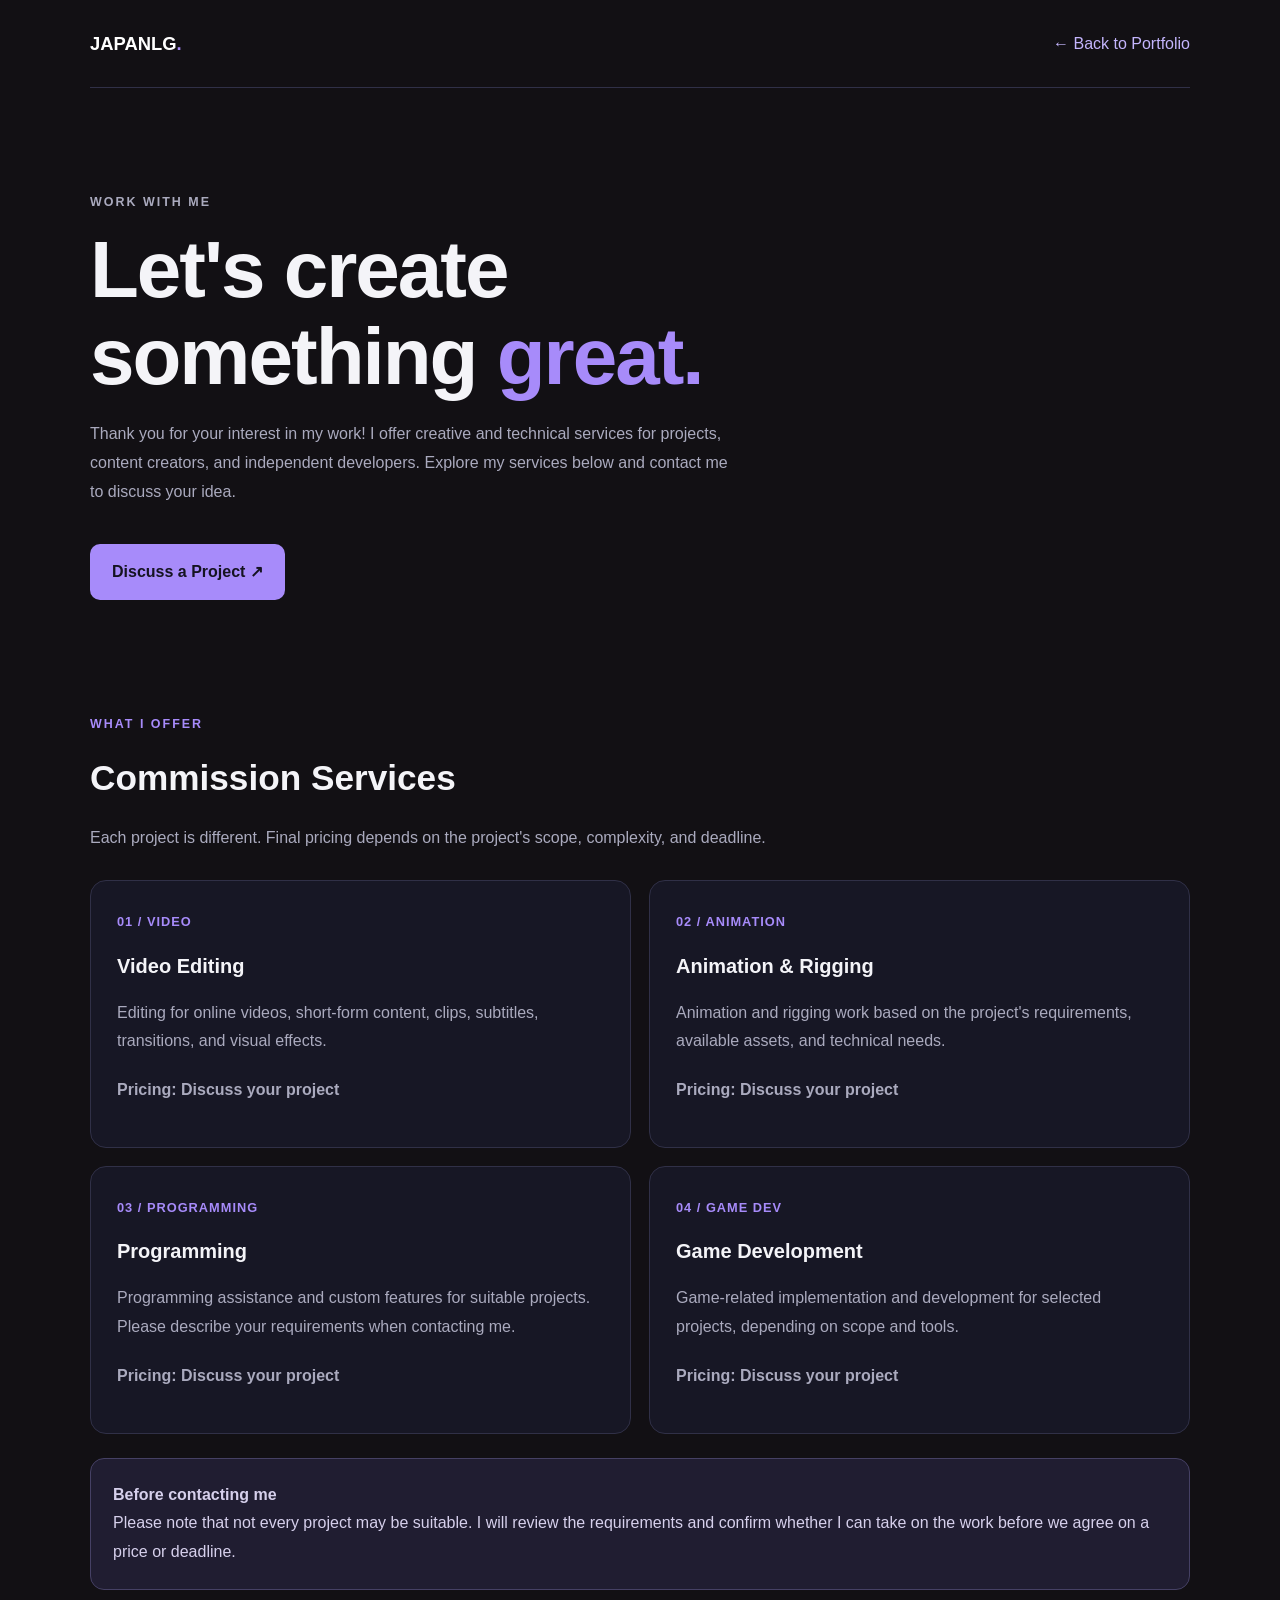
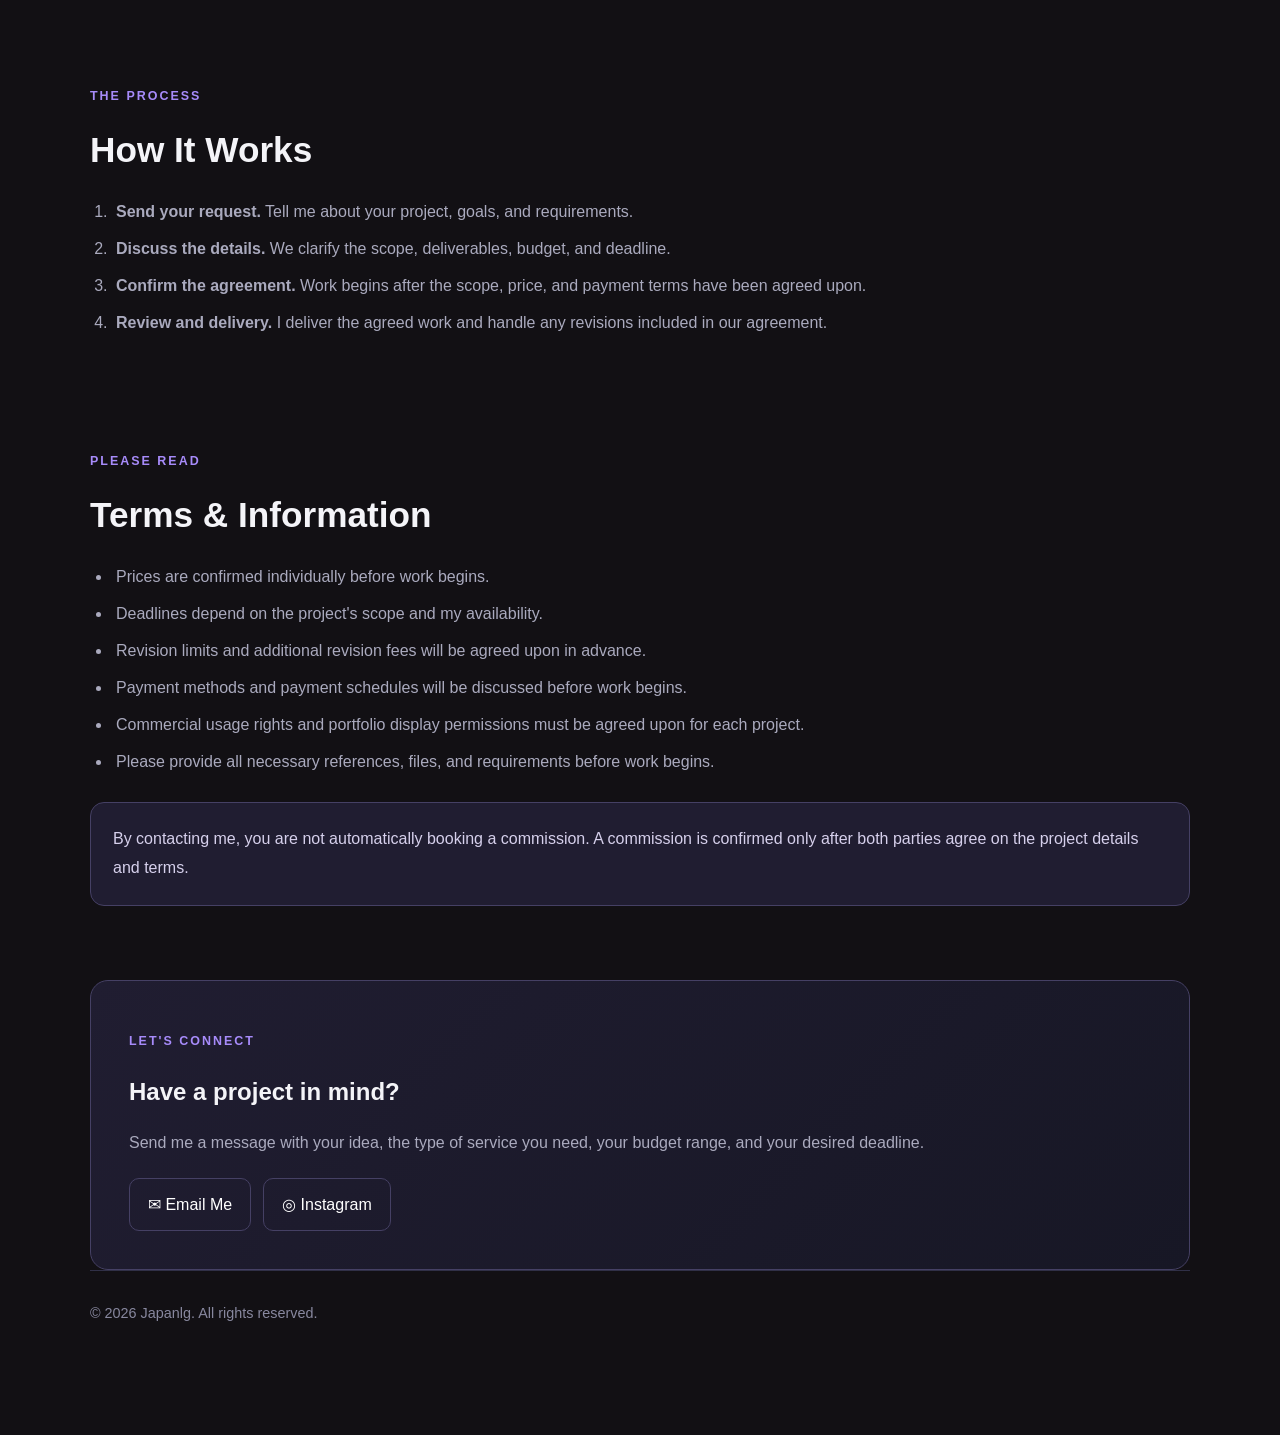
==== commission.html @ 39be1f0b "Add files via upload" ====
<!DOCTYPE html>
<html lang="en">
<head>
    <meta charset="UTF-8">
    <meta name="viewport" content="width=device-width, initial-scale=1.0">

    <title>Commission | Japanlg Portfolio</title>
    <meta
        name="description"
        content="Commission information, services, workflow, and contact details."
    >

    <link rel="stylesheet" href="style.css">

    <!-- Commission page styles -->
    <style>
        .commission-page {
            max-width: 1100px;
            width: 90%;
            margin: 0 auto;
            padding-bottom: 80px;
        }

        .commission-nav {
            display: flex;
            justify-content: space-between;
            align-items: center;
            gap: 20px;
            padding: 28px 0;
            border-bottom: 1px solid #303047;
        }

        .commission-logo {
            color: #ffffff;
            font-weight: 800;
            font-size: 1.15rem;
            text-decoration: none;
        }

        .commission-back {
            color: #c4b5fd;
            text-decoration: none;
        }

        .commission-back:hover {
            color: #ffffff;
        }

        .commission-hero {
            padding: 90px 0 60px;
            max-width: 780px;
        }

        .commission-hero h1 {
            margin: 14px 0 20px;
            font-size: clamp(2.5rem, 7vw, 5rem);
            line-height: 1.08;
            letter-spacing: -2px;
        }

        .commission-hero h1 span {
            color: #a78bfa;
        }

        .commission-hero p {
            max-width: 650px;
            color: #aaaabe;
            line-height: 1.8;
        }

        .commission-button {
            display: inline-block;
            margin-top: 22px;
            padding: 14px 22px;
            border-radius: 10px;
            background: #a78bfa;
            color: #151321;
            font-weight: 700;
            text-decoration: none;
            transition: transform 0.2s, background 0.2s;
        }

        .commission-button:hover {
            transform: translateY(-3px);
            background: #c4b5fd;
        }

        .commission-section {
            padding: 42px 0;
        }

        .commission-section h2 {
            margin: 0 0 12px;
            font-size: clamp(1.6rem, 4vw, 2.2rem);
        }

        .commission-muted {
            color: #aaaabe;
            line-height: 1.8;
        }

        .commission-grid {
            display: grid;
            grid-template-columns: repeat(2, minmax(0, 1fr));
            gap: 18px;
            margin-top: 28px;
        }

        .commission-card {
            padding: 26px;
            border: 1px solid #303047;
            border-radius: 16px;
            background: #171725;
        }

        .commission-card .service-number {
            color: #a78bfa;
            font-size: 0.8rem;
            font-weight: 800;
            letter-spacing: 1px;
        }

        .commission-card h3 {
            margin: 14px 0 10px;
            font-size: 1.25rem;
        }

        .commission-card p {
            color: #aaaabe;
            line-height: 1.8;
        }

        .commission-price {
            margin-top: 20px;
            color: #c4b5fd;
            font-weight: 700;
        }

        .commission-list {
            padding-left: 22px;
            color: #aaaabe;
            line-height: 2;
        }

        .commission-list li {
            padding-left: 4px;
            margin-bottom: 5px;
        }

        .commission-notice {
            margin-top: 24px;
            padding: 22px;
            border: 1px solid #454064;
            border-radius: 14px;
            background: #201d31;
            color: #d6d0ec;
            line-height: 1.8;
        }

        .commission-contact {
            margin-top: 32px;
            padding: 38px;
            border: 1px solid #454064;
            border-radius: 18px;
            background: linear-gradient(135deg, #201d31, #171725);
        }

        .commission-contact h2 {
            margin-bottom: 12px;
        }

        .commission-contact-links {
            display: flex;
            flex-wrap: wrap;
            gap: 12px;
            margin-top: 20px;
        }

        .commission-contact-links a {
            display: inline-block;
            padding: 12px 18px;
            border: 1px solid #454064;
            border-radius: 10px;
            color: #ffffff;
            text-decoration: none;
        }

        .commission-contact-links a:hover {
            border-color: #a78bfa;
            background: #292442;
        }

        .commission-footer {
            padding: 30px 0;
            border-top: 1px solid #303047;
            color: #88889f;
            font-size: 0.9rem;
            text-align: center;
        }

        @media (max-width: 650px) {
            .commission-grid {
                grid-template-columns: 1fr;
            }

            .commission-hero {
                padding-top: 60px;
            }

            .commission-contact {
                padding: 25px;
            }
        }
        
    </style>
</head>

<body>
    <main class="commission-page">

        <!-- Navigation -->
        <nav class="commission-nav">
            <a class="commission-logo" href="index.html">
                JAPANLG<span style="color:#a78bfa">.</span>
            </a>

            <a class="commission-back" href="index.html">
                ← Back to Portfolio
            </a>
        </nav>

        <!-- Hero -->
        <header class="commission-hero">
            <p class="eyebrow">WORK WITH ME</p>

            <h1>
                Let's create<br>
                something <span>great.</span>
            </h1>

            <p>
                Thank you for your interest in my work!
                I offer creative and technical services for projects,
                content creators, and independent developers.
                Explore my services below and contact me to discuss your idea.
            </p>

            <a class="commission-button" href="#contact">
                Discuss a Project ↗
            </a>
        </header>

        <!-- Services -->
        <section class="commission-section" id="services">
            <p class="eyebrow">WHAT I OFFER</p>
            <h2>Commission Services</h2>

            <p class="commission-muted">
                Each project is different. Final pricing depends on the
                project's scope, complexity, and deadline.
            </p>

            <div class="commission-grid">

                <article class="commission-card">
                    <span class="service-number">01 / VIDEO</span>
                    <h3>Video Editing</h3>
                    <p>
                        Editing for online videos, short-form content,
                        clips, subtitles, transitions, and visual effects.
                    </p>
                    <p class="commission-price">
                        Pricing: Discuss your project
                    </p>
                </article>

                <article class="commission-card">
                    <span class="service-number">02 / ANIMATION</span>
                    <h3>Animation & Rigging</h3>
                    <p>
                        Animation and rigging work based on the project's
                        requirements, available assets, and technical needs.
                    </p>
                    <p class="commission-price">
                        Pricing: Discuss your project
                    </p>
                </article>

                <article class="commission-card">
                    <span class="service-number">03 / PROGRAMMING</span>
                    <h3>Programming</h3>
                    <p>
                        Programming assistance and custom features for
                        suitable projects. Please describe your requirements
                        when contacting me.
                    </p>
                    <p class="commission-price">
                        Pricing: Discuss your project
                    </p>
                </article>

                <article class="commission-card">
                    <span class="service-number">04 / GAME DEV</span>
                    <h3>Game Development</h3>
                    <p>
                        Game-related implementation and development
                        for selected projects, depending on scope and tools.
                    </p>
                    <p class="commission-price">
                        Pricing: Discuss your project
                    </p>
                </article>

            </div>

            <div class="commission-notice">
                <strong>Before contacting me</strong><br>
                Please note that not every project may be suitable.
                I will review the requirements and confirm whether I can
                take on the work before we agree on a price or deadline.
            </div>
        </section>

        <!-- Workflow -->
        <section class="commission-section" id="workflow">
            <p class="eyebrow">THE PROCESS</p>
            <h2>How It Works</h2>

            <ol class="commission-list">
                <li>
                    <strong>Send your request.</strong>
                    Tell me about your project, goals, and requirements.
                </li>
                <li>
                    <strong>Discuss the details.</strong>
                    We clarify the scope, deliverables, budget, and deadline.
                </li>
                <li>
                    <strong>Confirm the agreement.</strong>
                    Work begins after the scope, price, and payment terms
                    have been agreed upon.
                </li>
                <li>
                    <strong>Review and delivery.</strong>
                    I deliver the agreed work and handle any revisions
                    included in our agreement.
                </li>
            </ol>
        </section>

        <!-- Terms -->
        <section class="commission-section" id="terms">
            <p class="eyebrow">PLEASE READ</p>
            <h2>Terms & Information</h2>

            <ul class="commission-list">
                <li>Prices are confirmed individually before work begins.</li>
                <li>Deadlines depend on the project's scope and my availability.</li>
                <li>Revision limits and additional revision fees will be agreed upon in advance.</li>
                <li>Payment methods and payment schedules will be discussed before work begins.</li>
                <li>Commercial usage rights and portfolio display permissions must be agreed upon for each project.</li>
                <li>Please provide all necessary references, files, and requirements before work begins.</li>
            </ul>

            <div class="commission-notice">
                By contacting me, you are not automatically booking a commission.
                A commission is confirmed only after both parties agree on the
                project details and terms.
            </div>
        </section>

        <!-- Contact -->
        <section class="commission-contact" id="contact">
            <p class="eyebrow">LET'S CONNECT</p>
            <h2>Have a project in mind?</h2>

            <p class="commission-muted">
                Send me a message with your idea, the type of service you need,
                your budget range, and your desired deadline.
            </p>

            <div class="commission-contact-links">
                <a href="mailto:japanlg55@gmail.com">
                    ✉ Email Me
                </a>

                <!-- Replace YOUR_USERNAME with your Instagram username -->
                <a href="https://www.instagram.com/YOUR_USERNAME/"
                   target="_blank"
                   rel="noopener noreferrer">
                    ◎ Instagram
                </a>
            </div>
        </section>

        <footer class="commission-footer">
            © 2026 Japanlg. All rights reserved.
        </footer>

    </main>
</body>
</html>
---- style.css ----
/* ===== 1. Global settings ===== */
:root {
    --background: #121014;
    --surface: #191920;
    --surface-hover: #22222d;
    --text: #f4f4f8;
    --muted: #a5a5b5;
    --accent: #a78bfa;
    --border: #30303b;
}

* {
    box-sizing: border-box;
}

html {
    scroll-behavior: smooth;
    scroll-padding-top: 90px;
}

body {
    margin: 0;
    background: var(--background);
    color: var(--text);
    font-family: "Segoe UI", Arial, sans-serif;
    line-height: 1.7;
}

a {
    color: inherit;
    text-decoration: none;
}

button {
    font: inherit;
}

button:focus-visible,
a:focus-visible {
    outline: 2px solid var(--accent);
    outline-offset: 4px;
}

::selection {
    background: var(--accent);
    color: #101014;
}

/* ===== 2. Navigation ===== */
.navbar {
    min-height: 76px;
    padding: 16px 7%;
    display: flex;
    justify-content: space-between;
    align-items: center;
    gap: 24px;
    border-bottom: 1px solid var(--border);
    background: rgba(16, 16, 20, 0.96);
}

.logo {
    font-size: 1.25rem;
    font-weight: 800;
    letter-spacing: 1px;
}

.logo span {
    color: var(--accent);
}

.navbar nav {
    display: flex;
    flex-wrap: wrap;
    gap: 24px;
}

.navbar nav a {
    color: var(--muted);
    font-size: 0.92rem;
    transition: color 0.2s;
}

.navbar nav a:hover {
    color: var(--accent);
}

/* ===== 3. Hero section ===== */
.hero {
    max-width: 1100px;
    min-height: 470px;
    margin: auto;
    padding: 100px 32px 90px;
    display: flex;
    flex-direction: column;
    align-items: flex-start;
    justify-content: center;
}

.eyebrow {
    color: var(--accent);
    font-size: 0.78rem;
    font-weight: 700;
    letter-spacing: 2px;
    text-transform: uppercase;
}

.hero h1 {
    margin: 12px 0;
    font-size: clamp(2.6rem, 7vw, 5rem);
    line-height: 1.12;
    letter-spacing: -2px;
}

.hero h1 span {
    color: var(--accent);
}

.hero-description {
    max-width: 650px;
    color: var(--muted);
}

.languages {
    color: var(--muted);
    font-size: 0.9rem;
}

.primary-button {
    display: inline-block;
    margin-top: 18px;
    padding: 12px 22px;
    border: 1px solid var(--accent);
    border-radius: 8px;
    background: var(--accent);
    color: #101014;
    font-weight: 700;
    transition: transform 0.2s, background 0.2s;
}

.primary-button:hover {
    transform: translateY(-2px);
    background: #c4b5fd;
}

/* ===== 4. Projects section ===== */
.projects-section {
    max-width: 1200px;
    margin: auto;
    padding: 65px 28px 90px;
}

.section-heading {
    display: flex;
    justify-content: space-between;
    align-items: end;
    gap: 24px;
    margin-bottom: 28px;
}

.section-heading h2,
.about-section h2,
.contact-section h2 {
    margin: 6px 0;
    font-size: clamp(1.8rem, 4vw, 2.6rem);
    line-height: 1.25;
}

.section-description {
    color: var(--muted);
    font-size: 0.9rem;
}

.filters {
    display: flex;
    flex-wrap: wrap;
    gap: 10px;
    margin-bottom: 30px;
}

.filter-button {
    padding: 9px 16px;
    border: 1px solid var(--border);
    border-radius: 999px;
    background: var(--surface);
    color: var(--muted);
    cursor: pointer;
    transition: 0.2s;
}

.filter-button:hover {
    border-color: var(--accent);
    color: var(--text);
}

.filter-button.active {
    border-color: var(--accent);
    background: var(--accent);
    color: #101014;
    font-weight: 700;
}

.project-grid {
    display: grid;
    grid-template-columns: repeat(3, minmax(0, 1fr));
    gap: 22px;
}

.project-card {
    min-width: 0;
    overflow: hidden;
    border: 1px solid var(--border);
    border-radius: 14px;
    background: var(--surface);
    transition: transform 0.2s, border-color 0.2s;
}

.project-card:hover {
    transform: translateY(-5px);
    border-color: #6d5c99;
}

.project-art {
    min-height: 175px;
    padding: 18px;
    display: flex;
    justify-content: space-between;
    align-items: flex-end;
    gap: 12px;
    overflow: hidden;
}

.project-art span {
    max-width: 80%;
    font-size: 0.75rem;
    font-weight: 700;
    letter-spacing: 1px;
}

.project-art strong {
    font-size: 2.5rem;
    opacity: 0.55;
}

.art-game {
    background: linear-gradient(135deg, #3e3265, #171c30);
}

.art-visual-novel {
    background: linear-gradient(135deg, #693b68, #262342);
}

.art-video {
    background: linear-gradient(135deg, #165b68, #182b42);
}

.art-animation {
    background: linear-gradient(135deg, #74466d, #31233f);
}

.art-code {
    background: linear-gradient(135deg, #355c47, #1a3030);
}

.art-engineering {
    background: linear-gradient(135deg, #6c5333, #302a27);
}

.art-other {
    background: linear-gradient(135deg, #444b70, #242439);
}

.project-info {
    padding: 20px;
}

.project-category {
    color: var(--accent);
    font-size: 0.7rem;
    font-weight: 700;
    letter-spacing: 1px;
}

.project-info h3 {
    margin: 8px 0;
    font-size: 1.2rem;
}

.project-info > p:not(.project-category) {
    min-height: 78px;
    color: var(--muted);
    font-size: 0.9rem;
}

.project-links {
    display: flex;
    flex-wrap: wrap;
    gap: 16px;
    padding-top: 12px;
    border-top: 1px solid var(--border);
}

.project-links a {
    color: var(--accent);
    font-size: 0.85rem;
    font-weight: 600;
}

.project-links a:hover {
    text-decoration: underline;
}

.empty-message {
    padding: 30px 0;
    color: var(--muted);
}

/* ===== 5. About and contact ===== */
.about-section,
.contact-section {
    max-width: 900px;
    margin: 0 auto;
    padding: 75px 28px;
}

.about-section {
    border-top: 1px solid var(--border);
}

.about-section > p:last-child,
.contact-section > p:not(.eyebrow) {
    max-width: 720px;
    color: var(--muted);
}

.contact-section {
    margin-bottom: 30px;
    border: 1px solid var(--border);
    border-radius: 16px;
    background: var(--surface);
}

.contact-section .primary-button {
    margin-top: 12px;
}

/* ===== 6. Footer ===== */
footer {
    display: flex;
    justify-content: space-between;
    gap: 16px;
    padding: 24px 7%;
    border-top: 1px solid var(--border);
    color: var(--muted);
    font-size: 0.85rem;
}

footer a:hover {
    color: var(--accent);
}

/* ===== 7. Responsive layout ===== */
@media (max-width: 900px) {
    .project-grid {
        grid-template-columns: repeat(2, minmax(0, 1fr));
    }

    .section-heading {
        align-items: flex-start;
        flex-direction: column;
        gap: 8px;
    }
}

@media (max-width: 600px) {
    .navbar {
        align-items: flex-start;
        flex-direction: column;
        padding: 18px 6%;
    }

    .navbar nav {
        gap: 14px;
    }

    .hero {
        min-height: auto;
        padding: 75px 22px;
    }

    .hero h1 {
        letter-spacing: -1px;
    }

    .projects-section {
        padding: 45px 18px 65px;
    }

    .project-grid {
        grid-template-columns: 1fr;
    }

    .project-art {
        min-height: 200px;
    }

    .about-section,
    .contact-section {
        padding: 45px 22px;
    }

    footer {
        padding: 20px;
    }

/* Contact section */
.contact-section {
    padding: 100px 0;
    text-align: center;
}

.contact-description {
    max-width: 600px;
    margin: 16px auto 36px;
    color: #aaaabe;
    line-height: 1.8;
}

.contact-links {
    display: grid;
    grid-template-columns: repeat(2, minmax(0, 1fr));
    gap: 14px;
    max-width: 820px;
    margin: 0 auto;
    text-align: left;
}

.contact-card {
    display: flex;
    align-items: center;
    gap: 16px;
    min-width: 0;
    padding: 20px;
    border: 1px solid #303047;
    border-radius: 14px;
    background: #171725;
    color: #ffffff;
    text-decoration: none;
    transition:
        transform 0.2s ease,
        border-color 0.2s ease,
        background 0.2s ease;
}

.contact-card:hover {
    transform: translateY(-4px);
    border-color: #a78bfa;
    background: #202034;
}

.contact-icon {
    display: grid;
    place-items: center;
    flex-shrink: 0;
    width: 46px;
    height: 46px;
    border-radius: 12px;
    background: #292442;
    color: #c4b5fd;
    font-size: 1.35rem;
}

.contact-text {
    display: flex;
    flex: 1;
    flex-direction: column;
    gap: 5px;
    min-width: 0;
}

.contact-text strong {
    font-size: 1rem;
}

.contact-text small {
    color: #a3a3b8;
    line-height: 1.5;
}

.contact-arrow {
    color: #a78bfa;
    font-size: 1.2rem;
}

/* Mobile layout */
@media (max-width: 600px) {
    .contact-section {
        padding: 70px 0;
    }

    .contact-links {
        grid-template-columns: 1fr;
    }

    .contact-card {
        padding: 16px;
    }
}
}
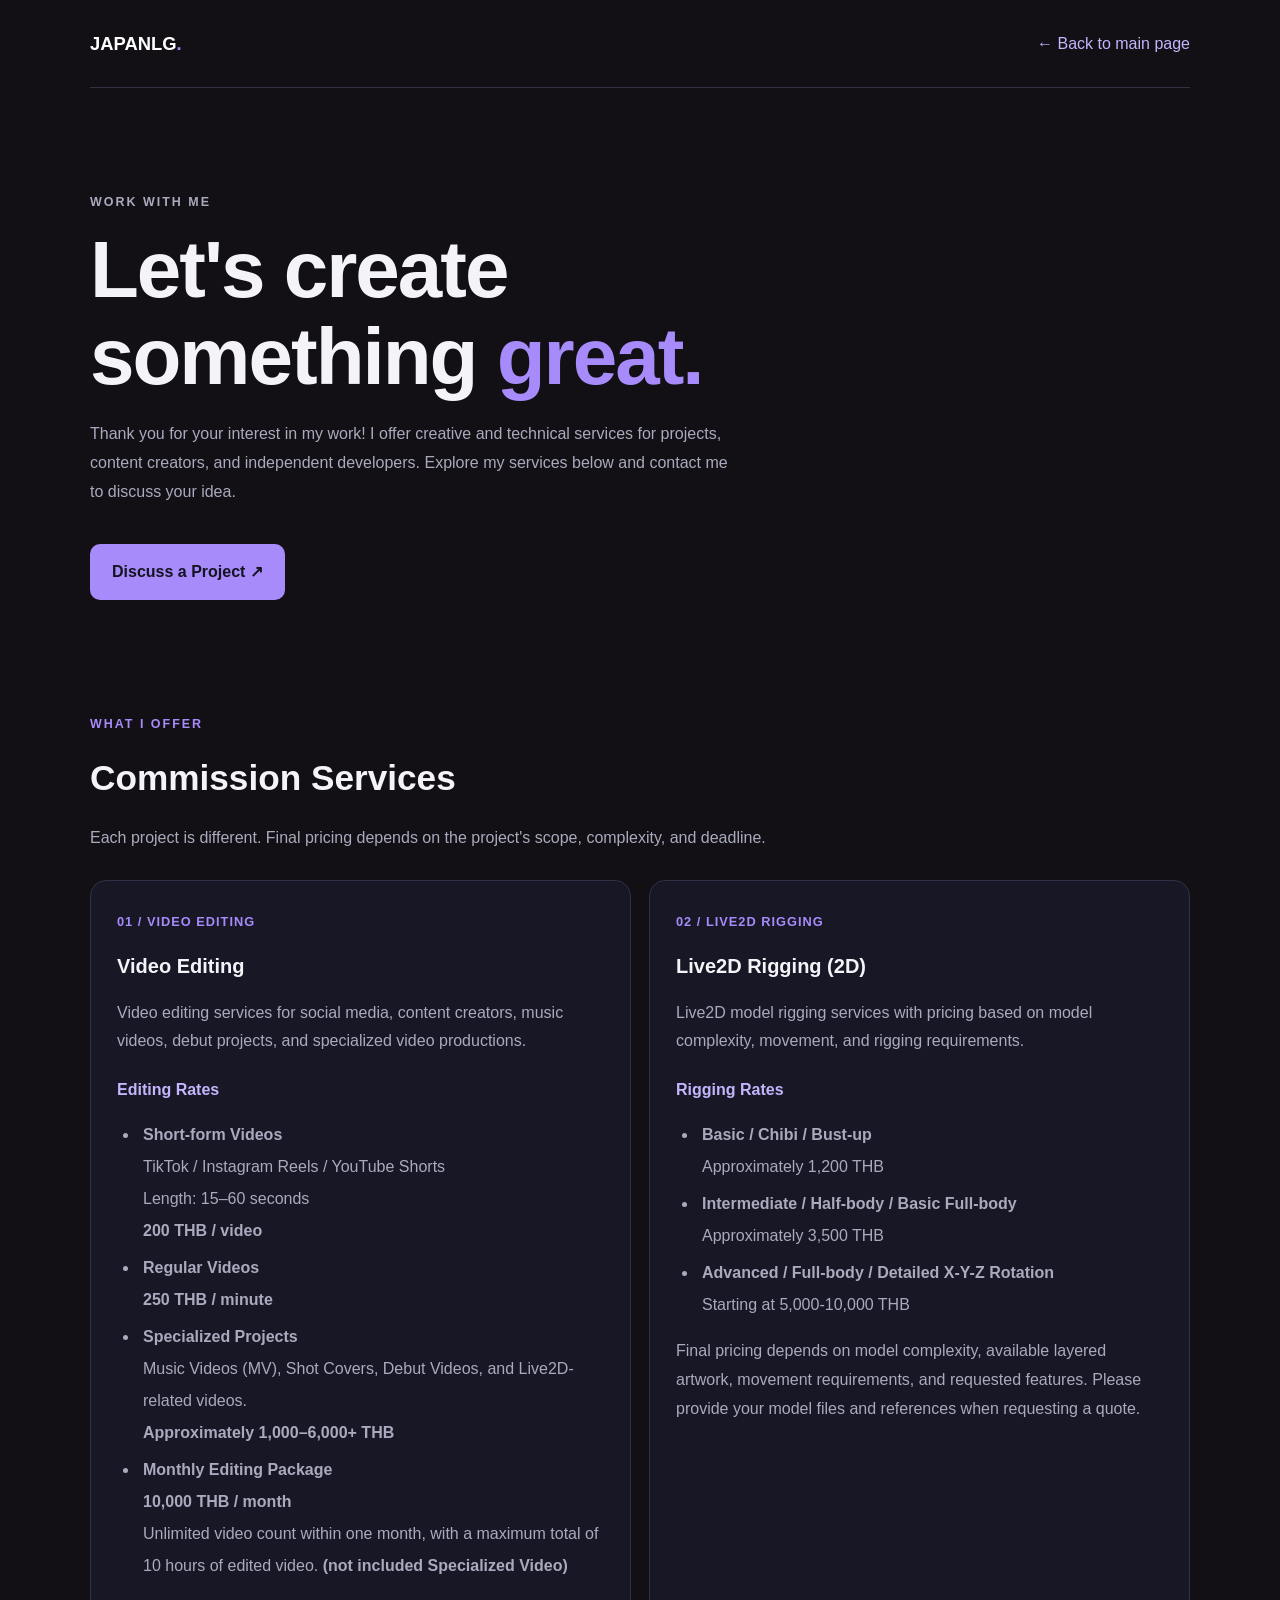
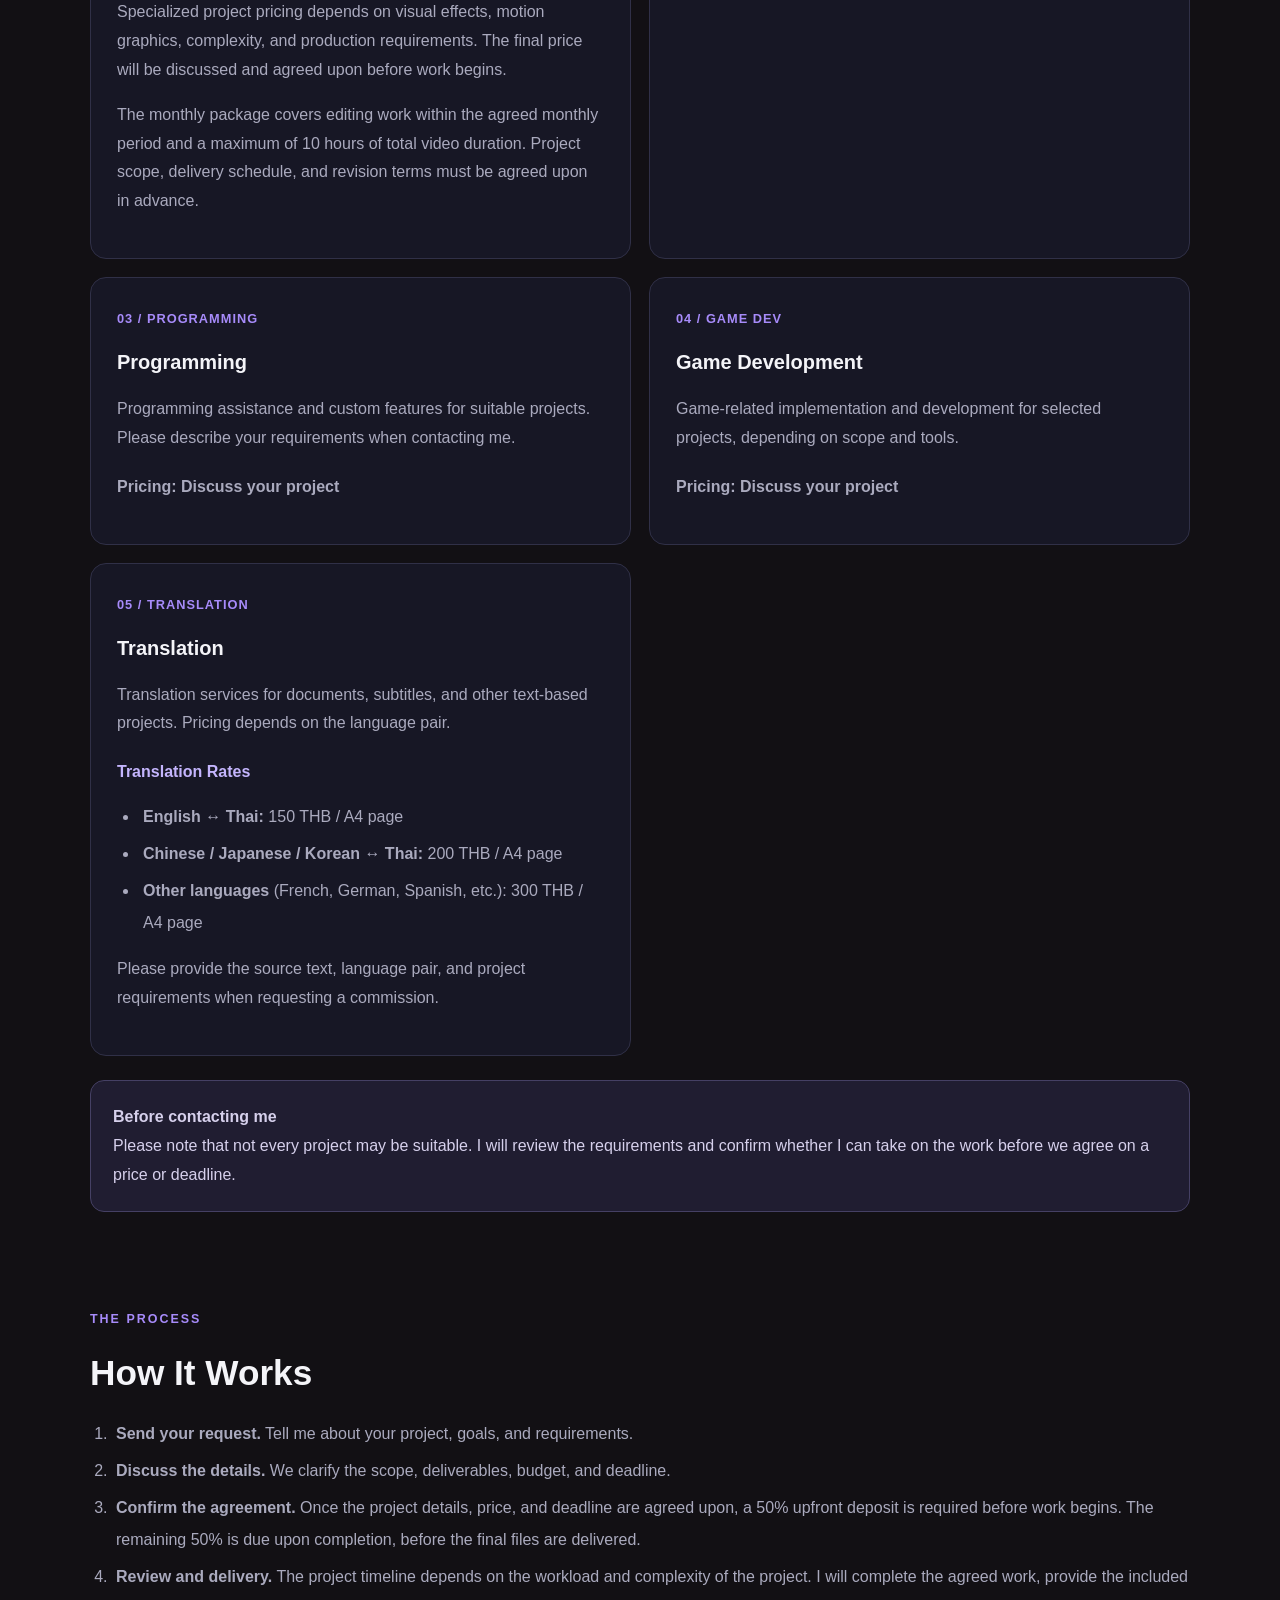
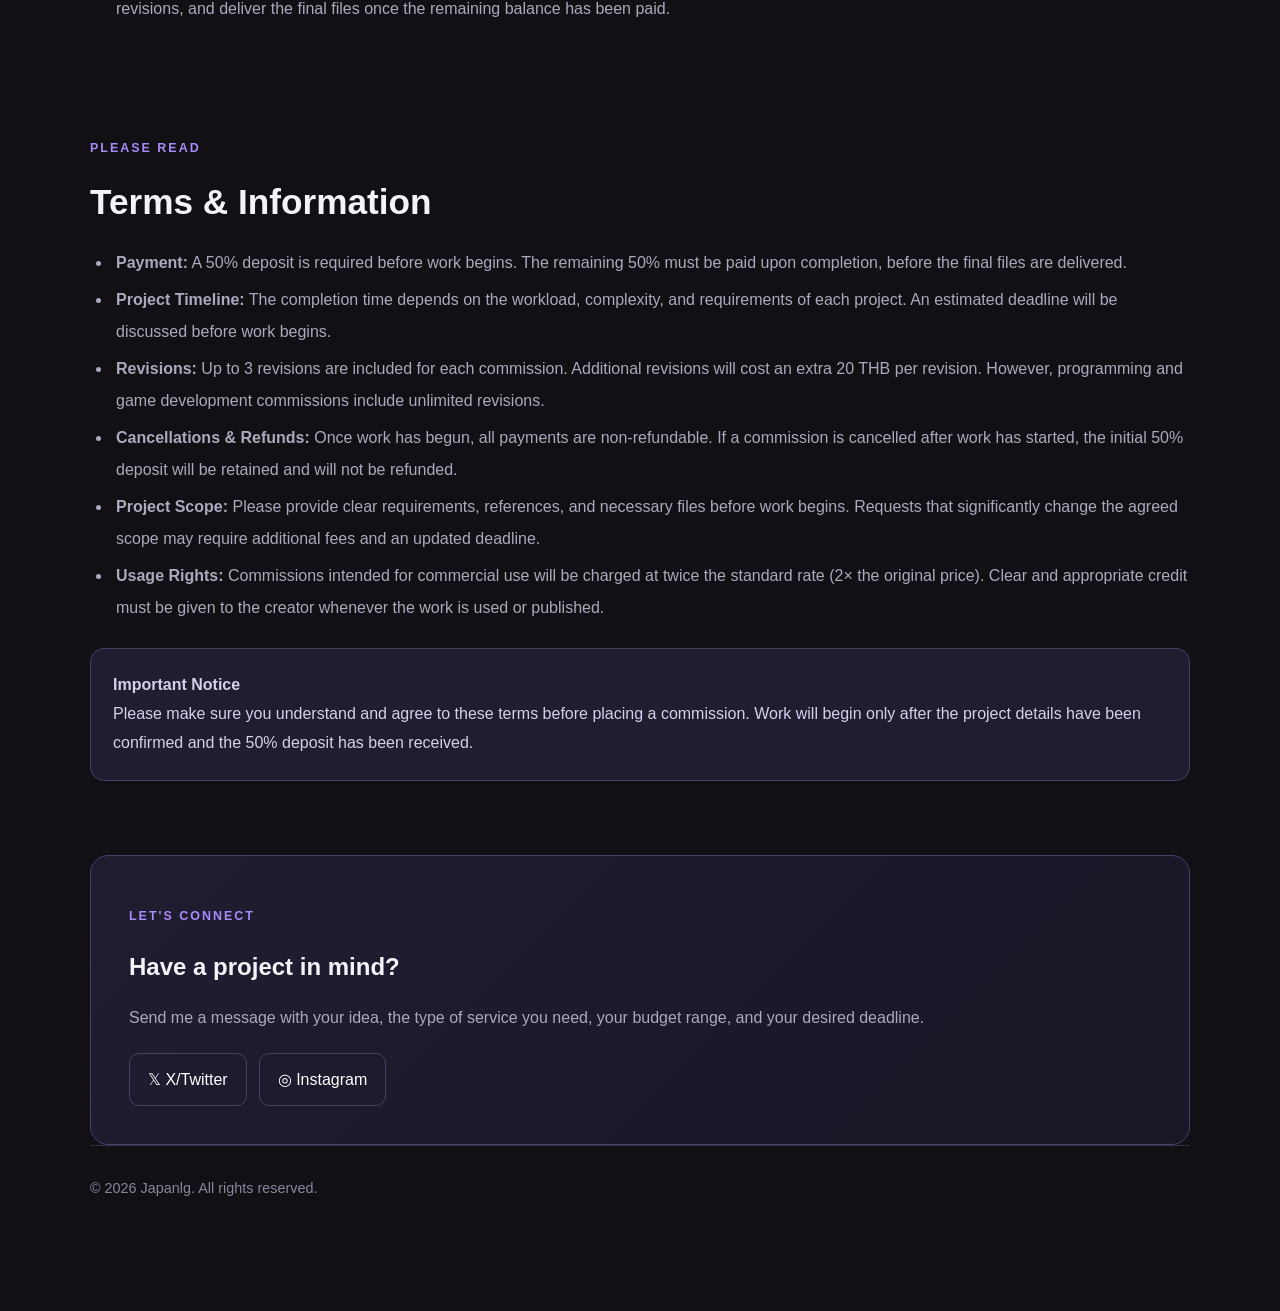
==== commit 1868ad88: "Add files via upload" ====
--- a/commission.html
+++ b/commission.html
@@ -226,7 +226,7 @@
             </a>
 
             <a class="commission-back" href="index.html">
-                ← Back to Portfolio
+                ← Back to main page
             </a>
         </nav>
 
@@ -264,26 +264,95 @@
             <div class="commission-grid">
 
                 <article class="commission-card">
-                    <span class="service-number">01 / VIDEO</span>
+                    <span class="service-number">01 / VIDEO EDITING</span>
                     <h3>Video Editing</h3>
+
                     <p>
-                        Editing for online videos, short-form content,
-                        clips, subtitles, transitions, and visual effects.
-                    </p>
-                    <p class="commission-price">
-                        Pricing: Discuss your project
+                        Video editing services for social media, content creators,
+                        music videos, debut projects, and specialized video productions.
+                    </p>
+
+                    <div class="commission-price">
+                        <strong>Editing Rates</strong>
+                    </div>
+
+                    <ul class="commission-list">
+                        <li>
+                            <strong>Short-form Videos</strong><br>
+                            TikTok / Instagram Reels / YouTube Shorts<br>
+                            Length: 15–60 seconds<br>
+                            <strong>200 THB / video</strong>
+                        </li>
+
+                        <li>
+                            <strong>Regular Videos</strong><br>
+                            <strong>250 THB / minute</strong>
+                        </li>
+
+                        <li>
+                            <strong>Specialized Projects</strong><br>
+                            Music Videos (MV), Shot Covers, Debut Videos,
+                            and Live2D-related videos.<br>
+                            <strong>Approximately 1,000–6,000+ THB</strong>
+                        </li>
+
+                        <li>
+                            <strong>Monthly Editing Package</strong><br>
+                            <strong>10,000 THB / month</strong><br>
+                            Unlimited video count within one month,
+                            with a maximum total of 10 hours of edited video.
+                            <strong>(not included Specialized Video)</strong>
+                        </li>
+                    </ul>
+
+                    <p class="commission-muted">
+                        Specialized project pricing depends on visual effects,
+                        motion graphics, complexity, and production requirements.
+                        The final price will be discussed and agreed upon before work begins.
+                    </p>
+
+                    <p class="commission-muted">
+                        The monthly package covers editing work within the agreed
+                        monthly period and a maximum of 10 hours of total video duration.
+                        Project scope, delivery schedule, and revision terms must be
+                        agreed upon in advance.
                     </p>
                 </article>
 
                 <article class="commission-card">
-                    <span class="service-number">02 / ANIMATION</span>
-                    <h3>Animation & Rigging</h3>
+                    <span class="service-number">02 / LIVE2D RIGGING</span>
+                    <h3>Live2D Rigging (2D)</h3>
+
                     <p>
-                        Animation and rigging work based on the project's
-                        requirements, available assets, and technical needs.
-                    </p>
-                    <p class="commission-price">
-                        Pricing: Discuss your project
+                        Live2D model rigging services with pricing based on
+                        model complexity, movement, and rigging requirements.
+                    </p>
+
+                    <div class="commission-price">
+                        <strong>Rigging Rates</strong>
+                    </div>
+
+                    <ul class="commission-list">
+                        <li>
+                            <strong>Basic / Chibi / Bust-up</strong><br>
+                            Approximately 1,200 THB
+                        </li>
+
+                        <li>
+                            <strong>Intermediate / Half-body / Basic Full-body</strong><br>
+                            Approximately 3,500 THB
+                        </li>
+
+                        <li>
+                            <strong>Advanced / Full-body / Detailed X-Y-Z Rotation</strong><br>
+                            Starting at 5,000-10,000 THB
+                        </li>
+                    </ul>
+
+                    <p class="commission-muted">
+                        Final pricing depends on model complexity, available
+                        layered artwork, movement requirements, and requested features.
+                        Please provide your model files and references when requesting a quote.
                     </p>
                 </article>
 
@@ -309,6 +378,41 @@
                     </p>
                     <p class="commission-price">
                         Pricing: Discuss your project
+                    </p>
+                </article>
+
+                <article class="commission-card">
+                    <span class="service-number">05 / TRANSLATION</span>
+                    <h3>Translation</h3>
+
+                    <p>
+                        Translation services for documents, subtitles, and other
+                        text-based projects. Pricing depends on the language pair.
+                    </p>
+
+                    <div class="commission-price">
+                        <strong>Translation Rates</strong>
+                    </div>
+
+                    <ul class="commission-list">
+                        <li>
+                            <strong>English ↔ Thai:</strong>
+                            150 THB / A4 page
+                        </li>
+                        <li>
+                            <strong>Chinese / Japanese / Korean ↔ Thai:</strong>
+                            200 THB / A4 page
+                        </li>
+                        <li>
+                            <strong>Other languages</strong>
+                            (French, German, Spanish, etc.):
+                            300 THB / A4 page
+                        </li>
+                    </ul>
+
+                    <p class="commission-muted">
+                        Please provide the source text, language pair, and
+                        project requirements when requesting a commission.
                     </p>
                 </article>
 
@@ -338,37 +442,76 @@
                 </li>
                 <li>
                     <strong>Confirm the agreement.</strong>
-                    Work begins after the scope, price, and payment terms
-                    have been agreed upon.
+                    Once the project details, price, and deadline are agreed upon, a 50% upfront deposit is required before work begins. The remaining 50% is due upon completion, before the final files are delivered.
                 </li>
                 <li>
                     <strong>Review and delivery.</strong>
-                    I deliver the agreed work and handle any revisions
-                    included in our agreement.
+                    The project timeline depends on the workload and complexity of the project. I will complete the agreed work, provide the included revisions, and deliver the final files once the remaining balance has been paid.
                 </li>
             </ol>
         </section>
 
-        <!-- Terms -->
-        <section class="commission-section" id="terms">
-            <p class="eyebrow">PLEASE READ</p>
-            <h2>Terms & Information</h2>
-
-            <ul class="commission-list">
-                <li>Prices are confirmed individually before work begins.</li>
-                <li>Deadlines depend on the project's scope and my availability.</li>
-                <li>Revision limits and additional revision fees will be agreed upon in advance.</li>
-                <li>Payment methods and payment schedules will be discussed before work begins.</li>
-                <li>Commercial usage rights and portfolio display permissions must be agreed upon for each project.</li>
-                <li>Please provide all necessary references, files, and requirements before work begins.</li>
-            </ul>
-
-            <div class="commission-notice">
-                By contacting me, you are not automatically booking a commission.
-                A commission is confirmed only after both parties agree on the
-                project details and terms.
-            </div>
-        </section>
+<!-- Terms -->
+<section class="commission-section" id="terms">
+    <p class="eyebrow">PLEASE READ</p>
+    <h2>Terms & Information</h2>
+
+    <ul class="commission-list">
+        <li>
+            <strong>Payment:</strong>
+            A 50% deposit is required before work begins.
+            The remaining 50% must be paid upon completion,
+            before the final files are delivered.
+        </li>
+
+        <li>
+            <strong>Project Timeline:</strong>
+            The completion time depends on the workload,
+            complexity, and requirements of each project.
+            An estimated deadline will be discussed before work begins.
+        </li>
+
+        <li>
+            <strong>Revisions:</strong>
+            Up to 3 revisions are included for each commission.
+            Additional revisions will cost an extra 20 THB per revision.
+            However, programming and game development commissions
+            include unlimited revisions.
+        </li>
+
+        <li>
+            <strong>Cancellations & Refunds:</strong>
+            Once work has begun, all payments are non-refundable.
+            If a commission is cancelled after work has started,
+            the initial 50% deposit will be retained and will not be refunded.
+        </li>
+
+        <li>
+            <strong>Project Scope:</strong>
+            Please provide clear requirements, references, and
+            necessary files before work begins. Requests that
+            significantly change the agreed scope may require
+            additional fees and an updated deadline.
+        </li>
+
+        <li>
+            <strong>Usage Rights:</strong>
+            Commissions intended for commercial use will be charged
+            at twice the standard rate (2× the original price).
+            Clear and appropriate credit must be given to the creator
+            whenever the work is used or published.
+        </li>
+
+    </ul>
+
+    <div class="commission-notice">
+        <strong>Important Notice</strong><br>
+        Please make sure you understand and agree to these terms
+        before placing a commission. Work will begin only after
+        the project details have been confirmed and the 50% deposit
+        has been received.
+    </div>
+</section>
 
         <!-- Contact -->
         <section class="commission-contact" id="contact">
@@ -381,12 +524,11 @@
             </p>
 
             <div class="commission-contact-links">
-                <a href="mailto:japanlg55@gmail.com">
-                    ✉ Email Me
+                <a href="https://x.com/japanlg2">
+                    𝕏 X/Twitter
                 </a>
 
-                <!-- Replace YOUR_USERNAME with your Instagram username -->
-                <a href="https://www.instagram.com/YOUR_USERNAME/"
+                <a href="https://www.instagram.com/japanlg/"
                    target="_blank"
                    rel="noopener noreferrer">
                     ◎ Instagram
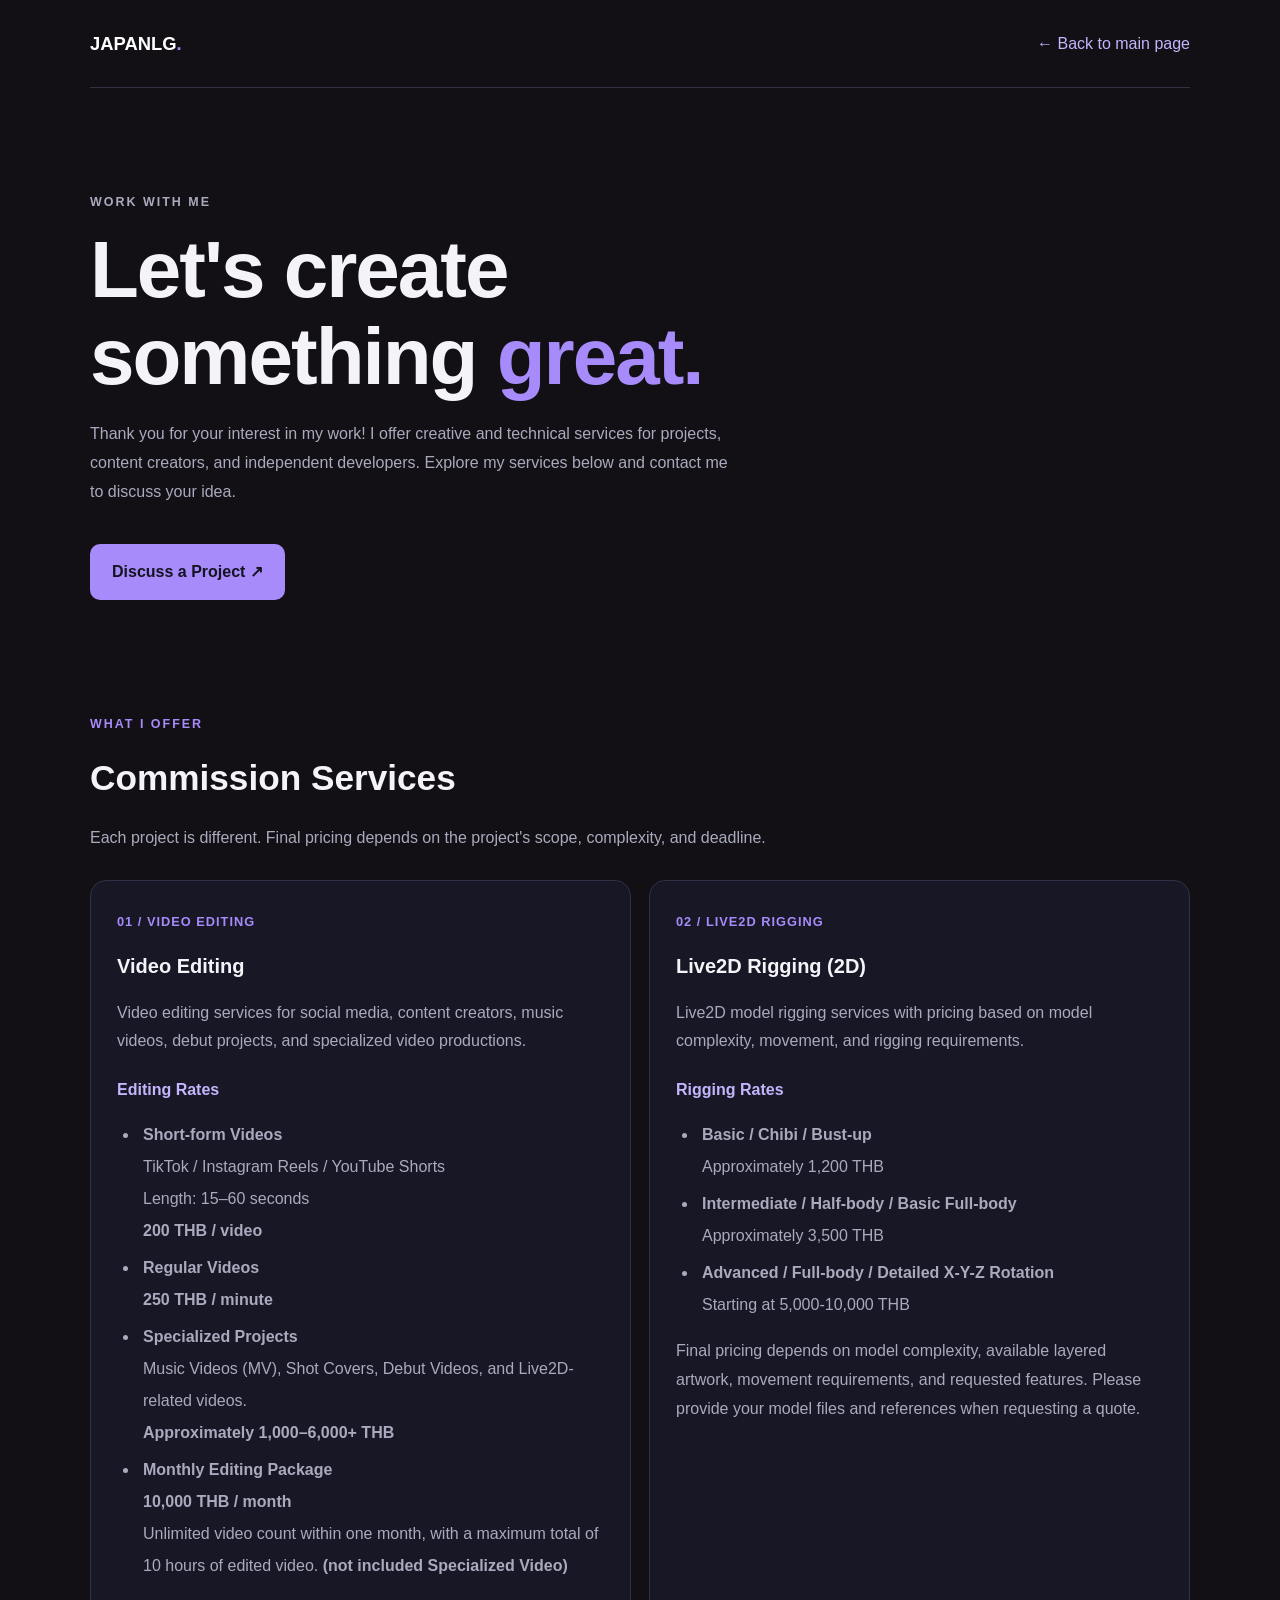
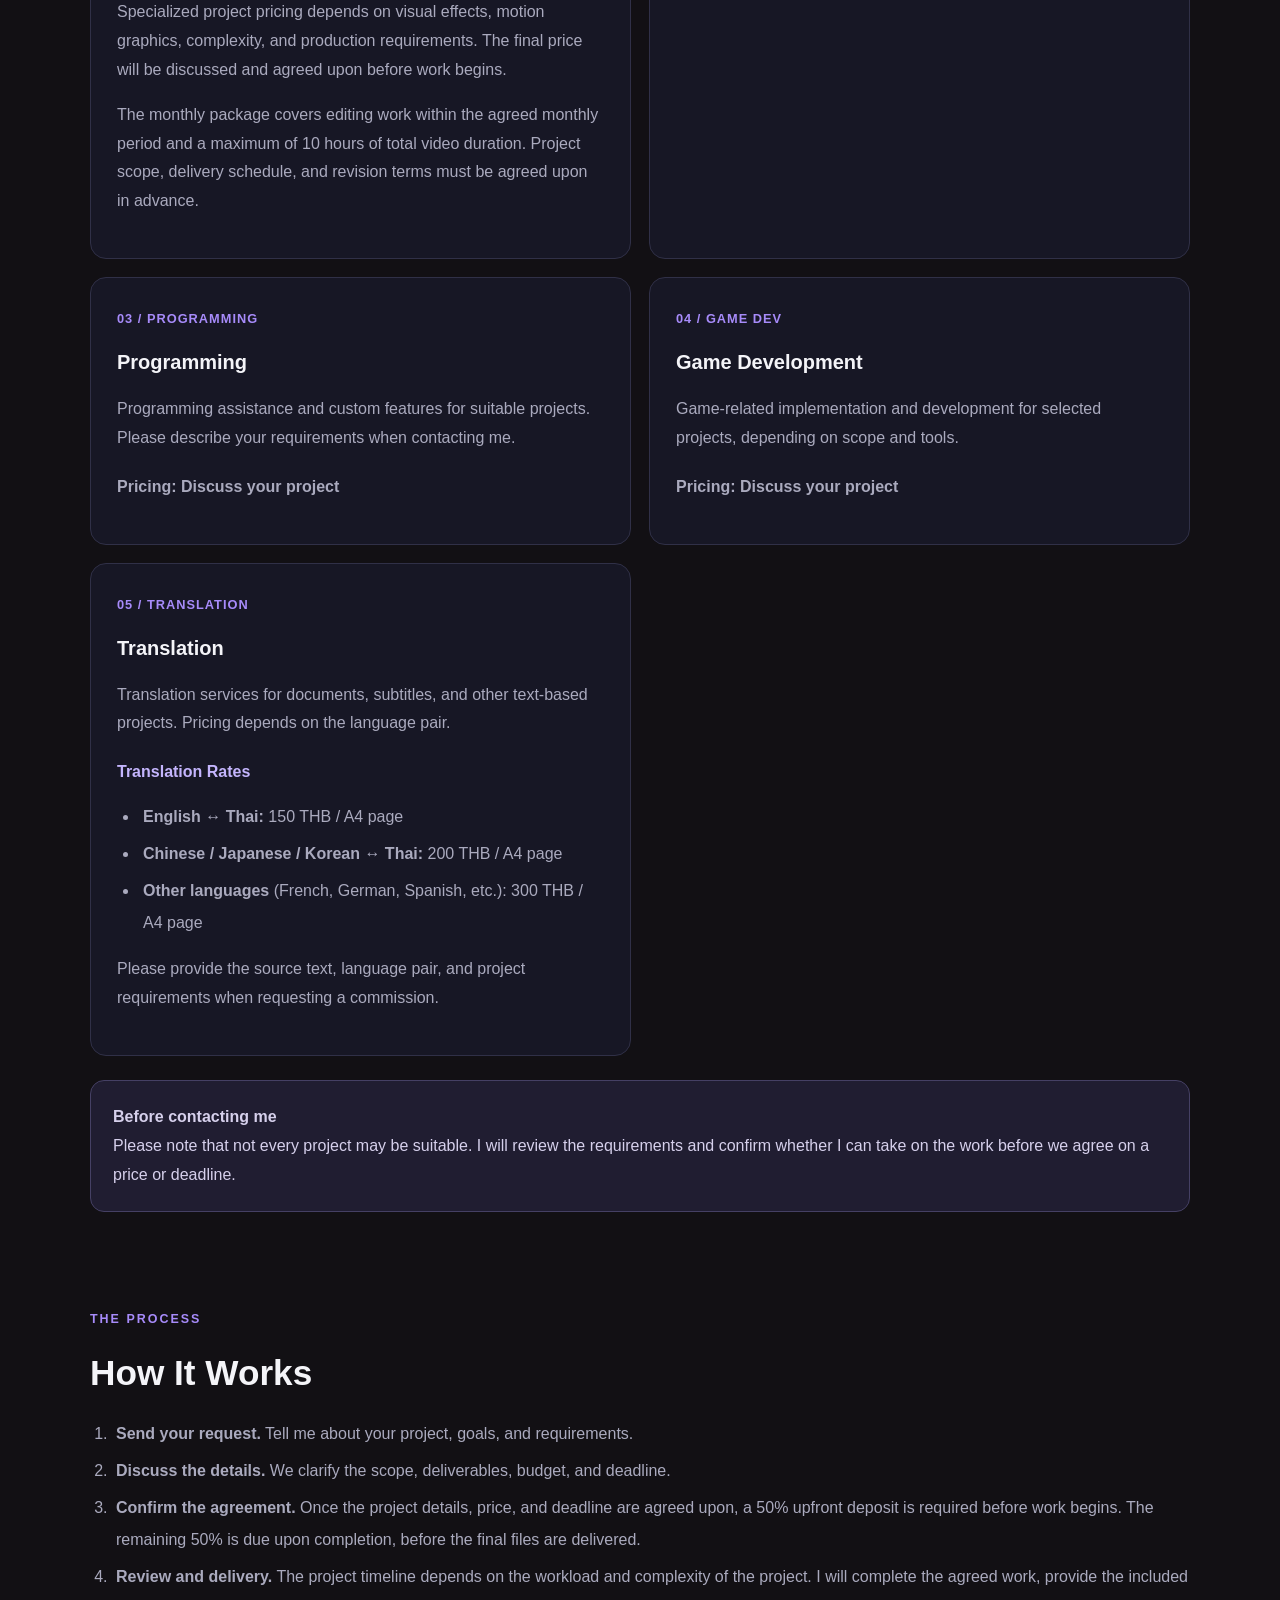
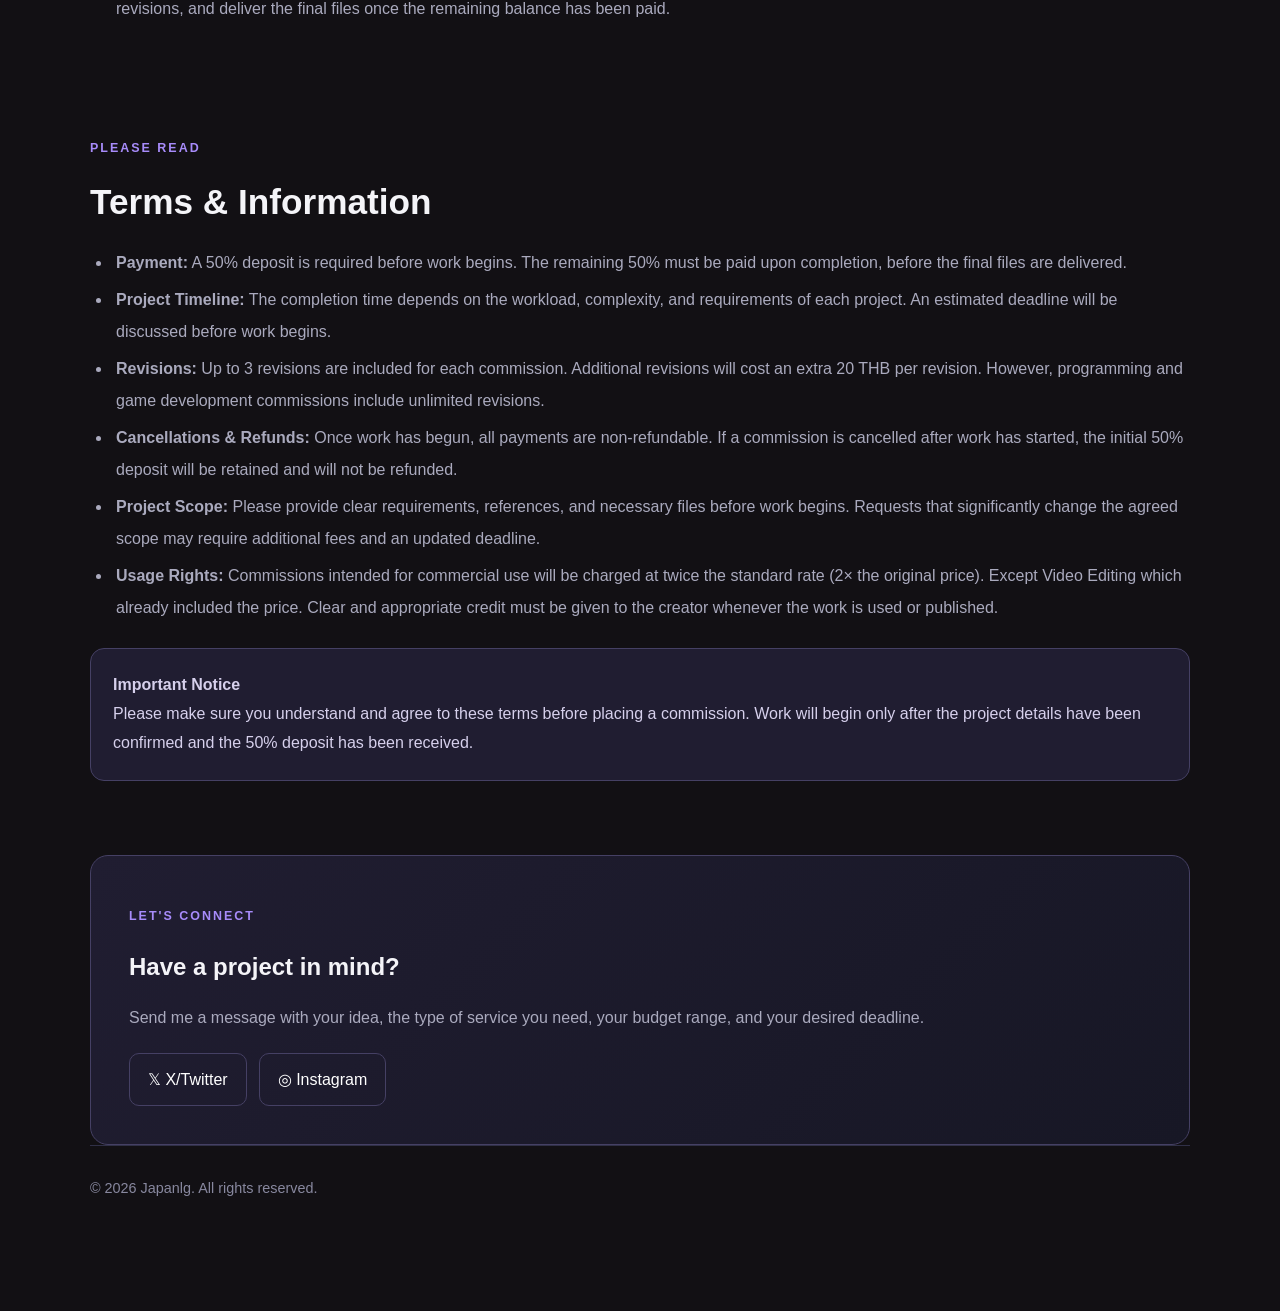
==== commit 1d7ec1bb: "Update commission.html" ====
--- a/commission.html
+++ b/commission.html
@@ -498,6 +498,7 @@
             <strong>Usage Rights:</strong>
             Commissions intended for commercial use will be charged
             at twice the standard rate (2× the original price).
+            Except Video Editing which already included the price.
             Clear and appropriate credit must be given to the creator
             whenever the work is used or published.
         </li>
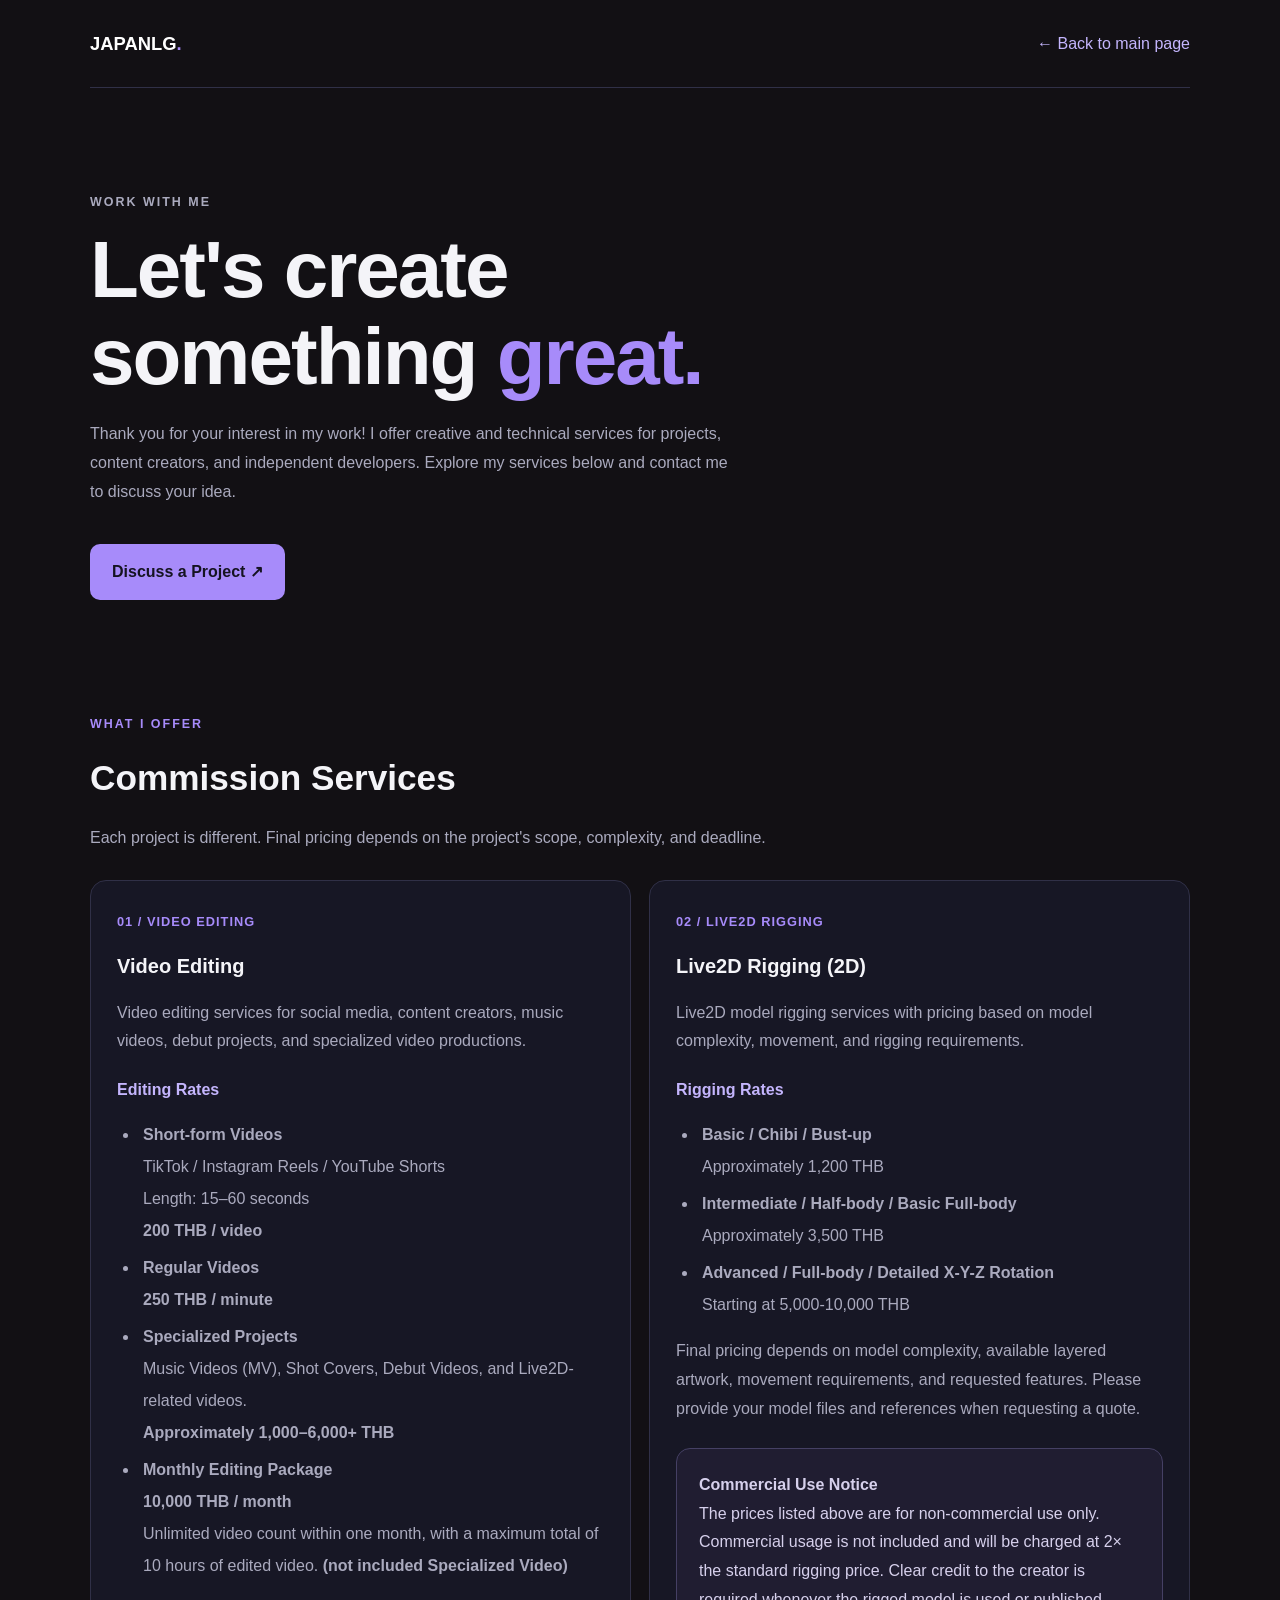
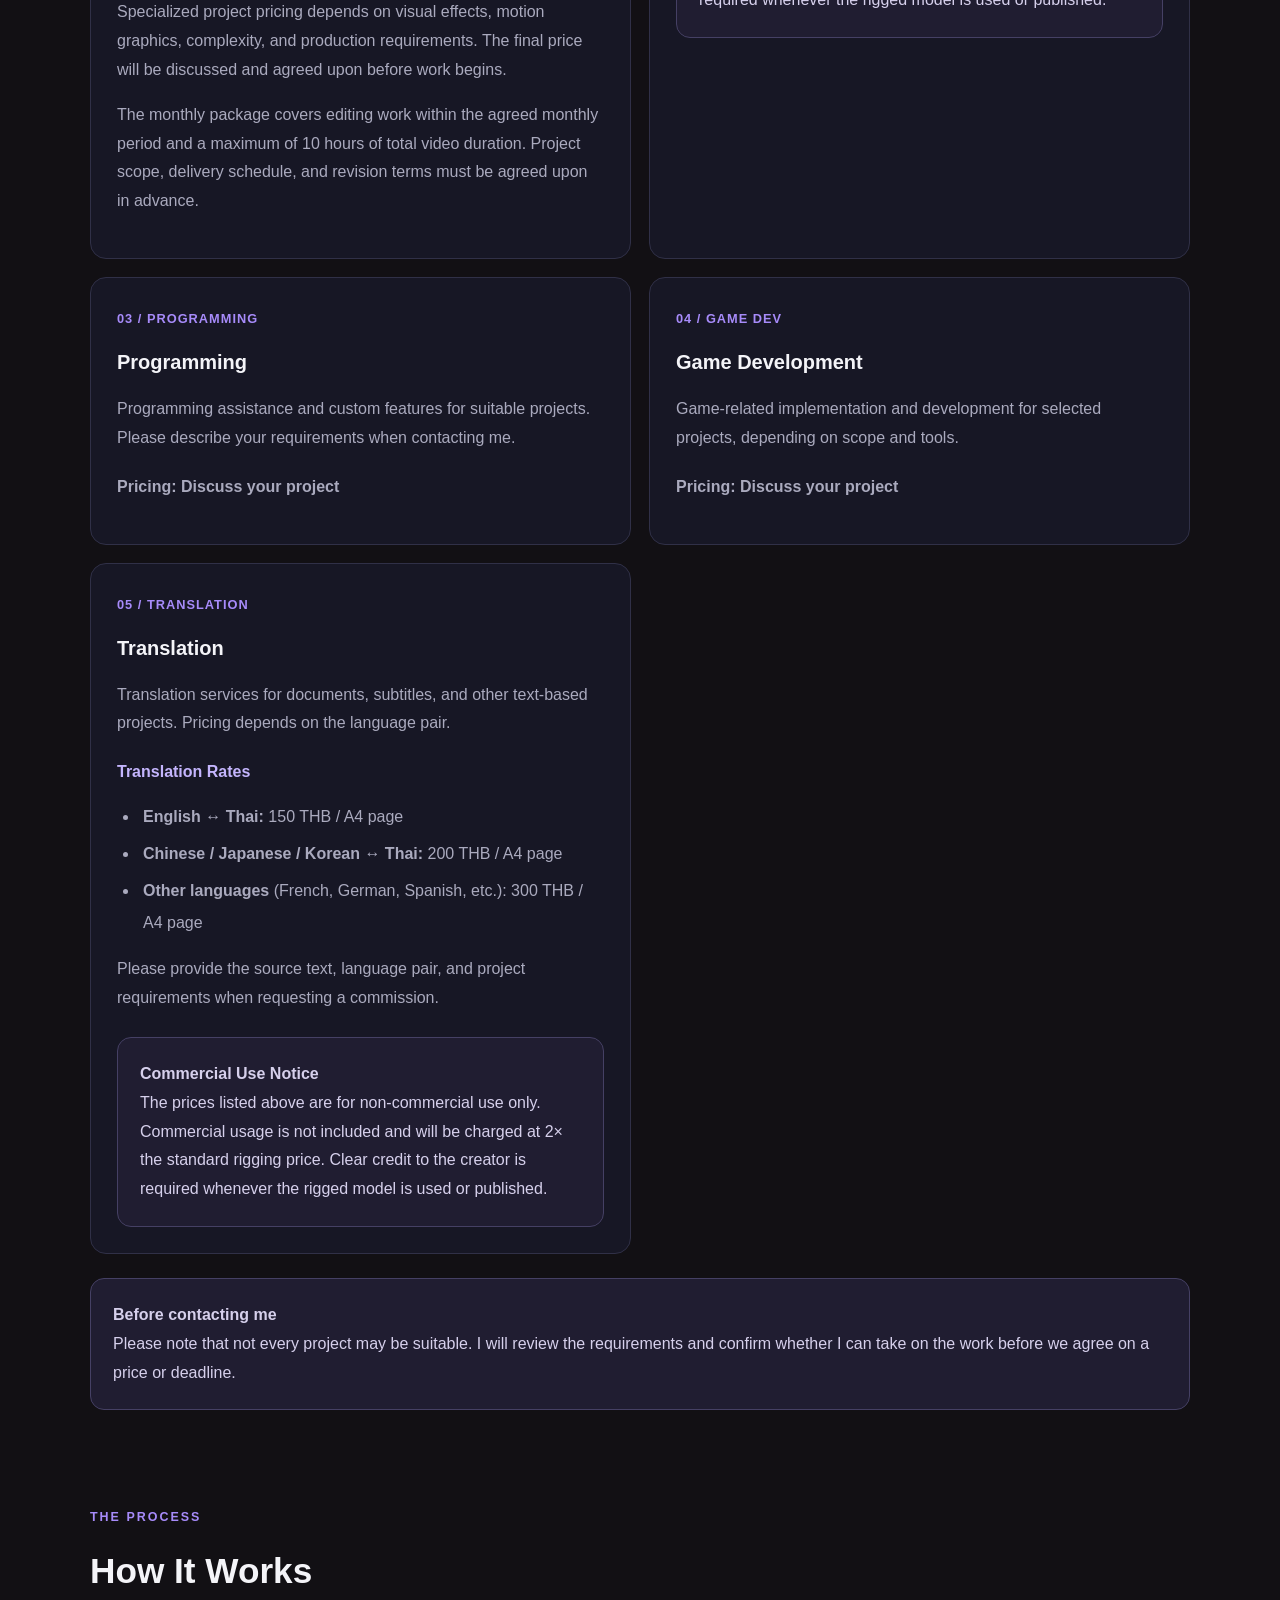
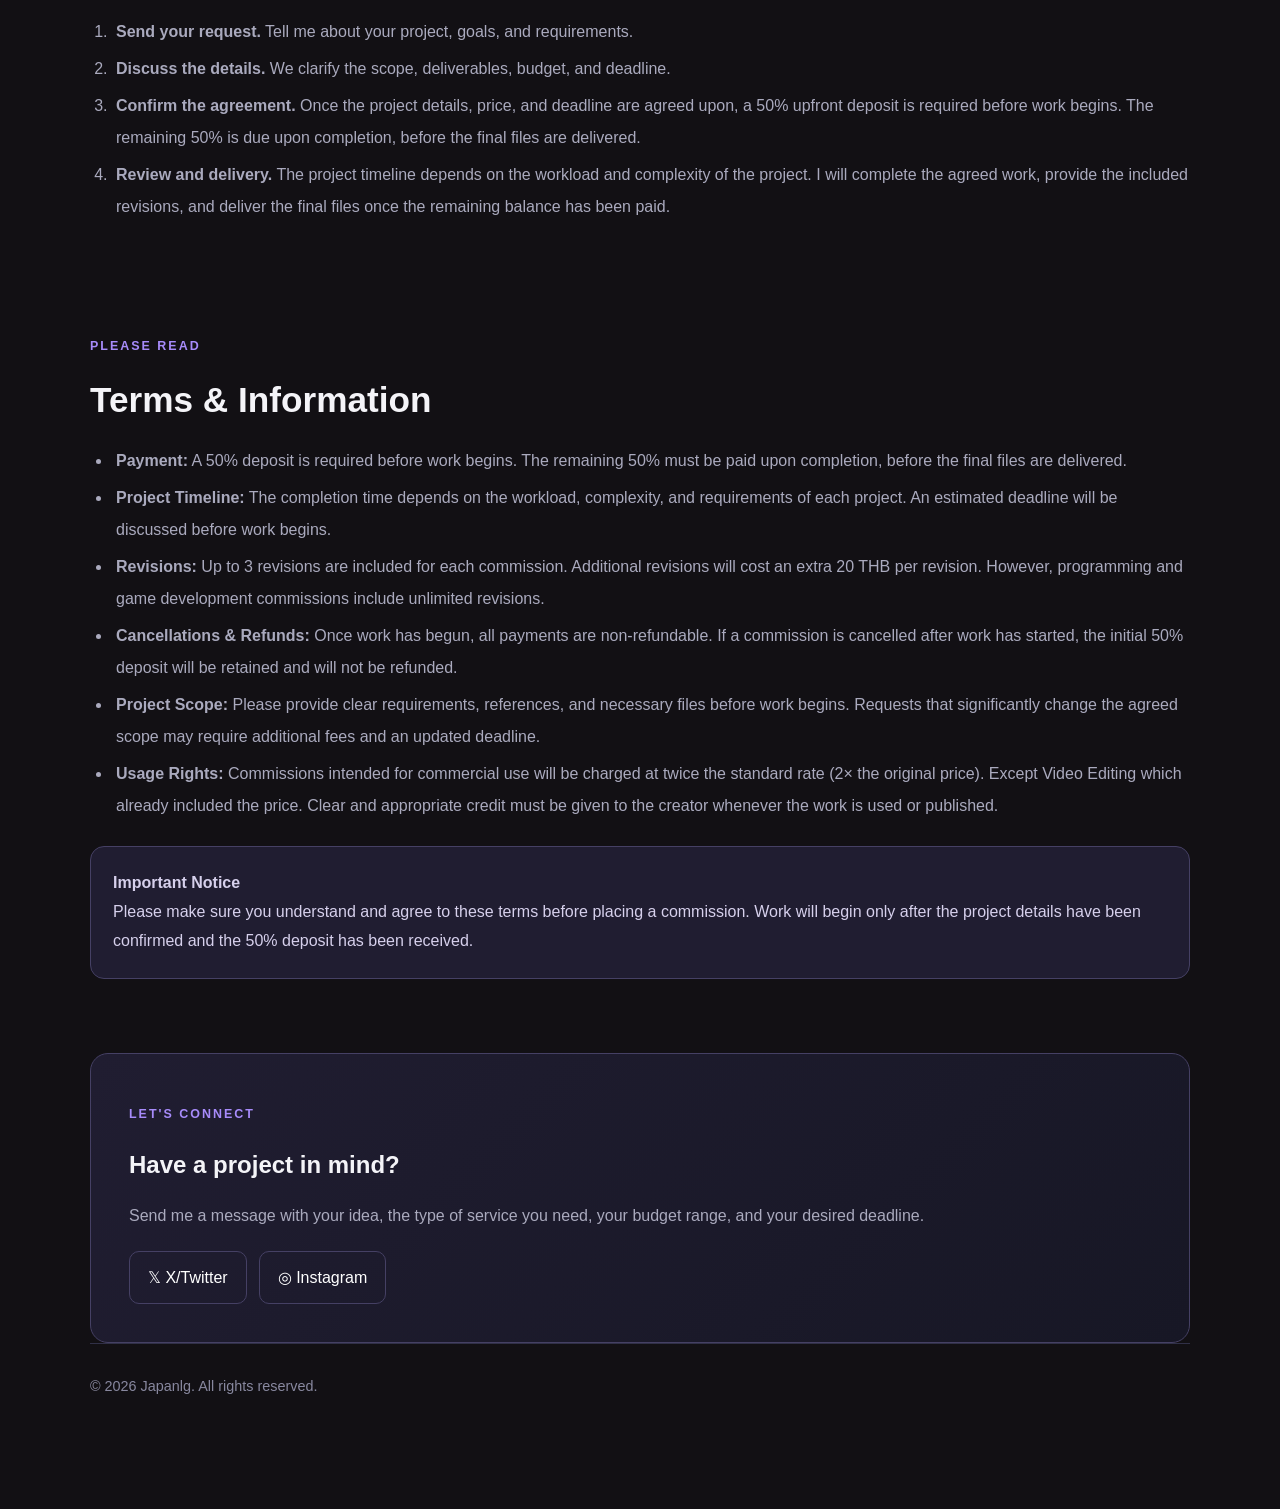
==== commit 09926944: "Add files via upload" ====
--- a/commission.html
+++ b/commission.html
@@ -354,6 +354,15 @@
                         layered artwork, movement requirements, and requested features.
                         Please provide your model files and references when requesting a quote.
                     </p>
+
+                    <div class="commission-notice">
+                        <strong>Commercial Use Notice</strong><br>
+                        The prices listed above are for non-commercial use only.
+                        Commercial usage is not included and will be charged at
+                        2× the standard rigging price.
+                        Clear credit to the creator is required whenever the
+                        rigged model is used or published.
+                    </div>
                 </article>
 
                 <article class="commission-card">
@@ -414,6 +423,15 @@
                         Please provide the source text, language pair, and
                         project requirements when requesting a commission.
                     </p>
+
+                    <div class="commission-notice">
+                        <strong>Commercial Use Notice</strong><br>
+                        The prices listed above are for non-commercial use only.
+                        Commercial usage is not included and will be charged at
+                        2× the standard rigging price.
+                        Clear credit to the creator is required whenever the
+                        rigged model is used or published.
+                    </div>
                 </article>
 
             </div>
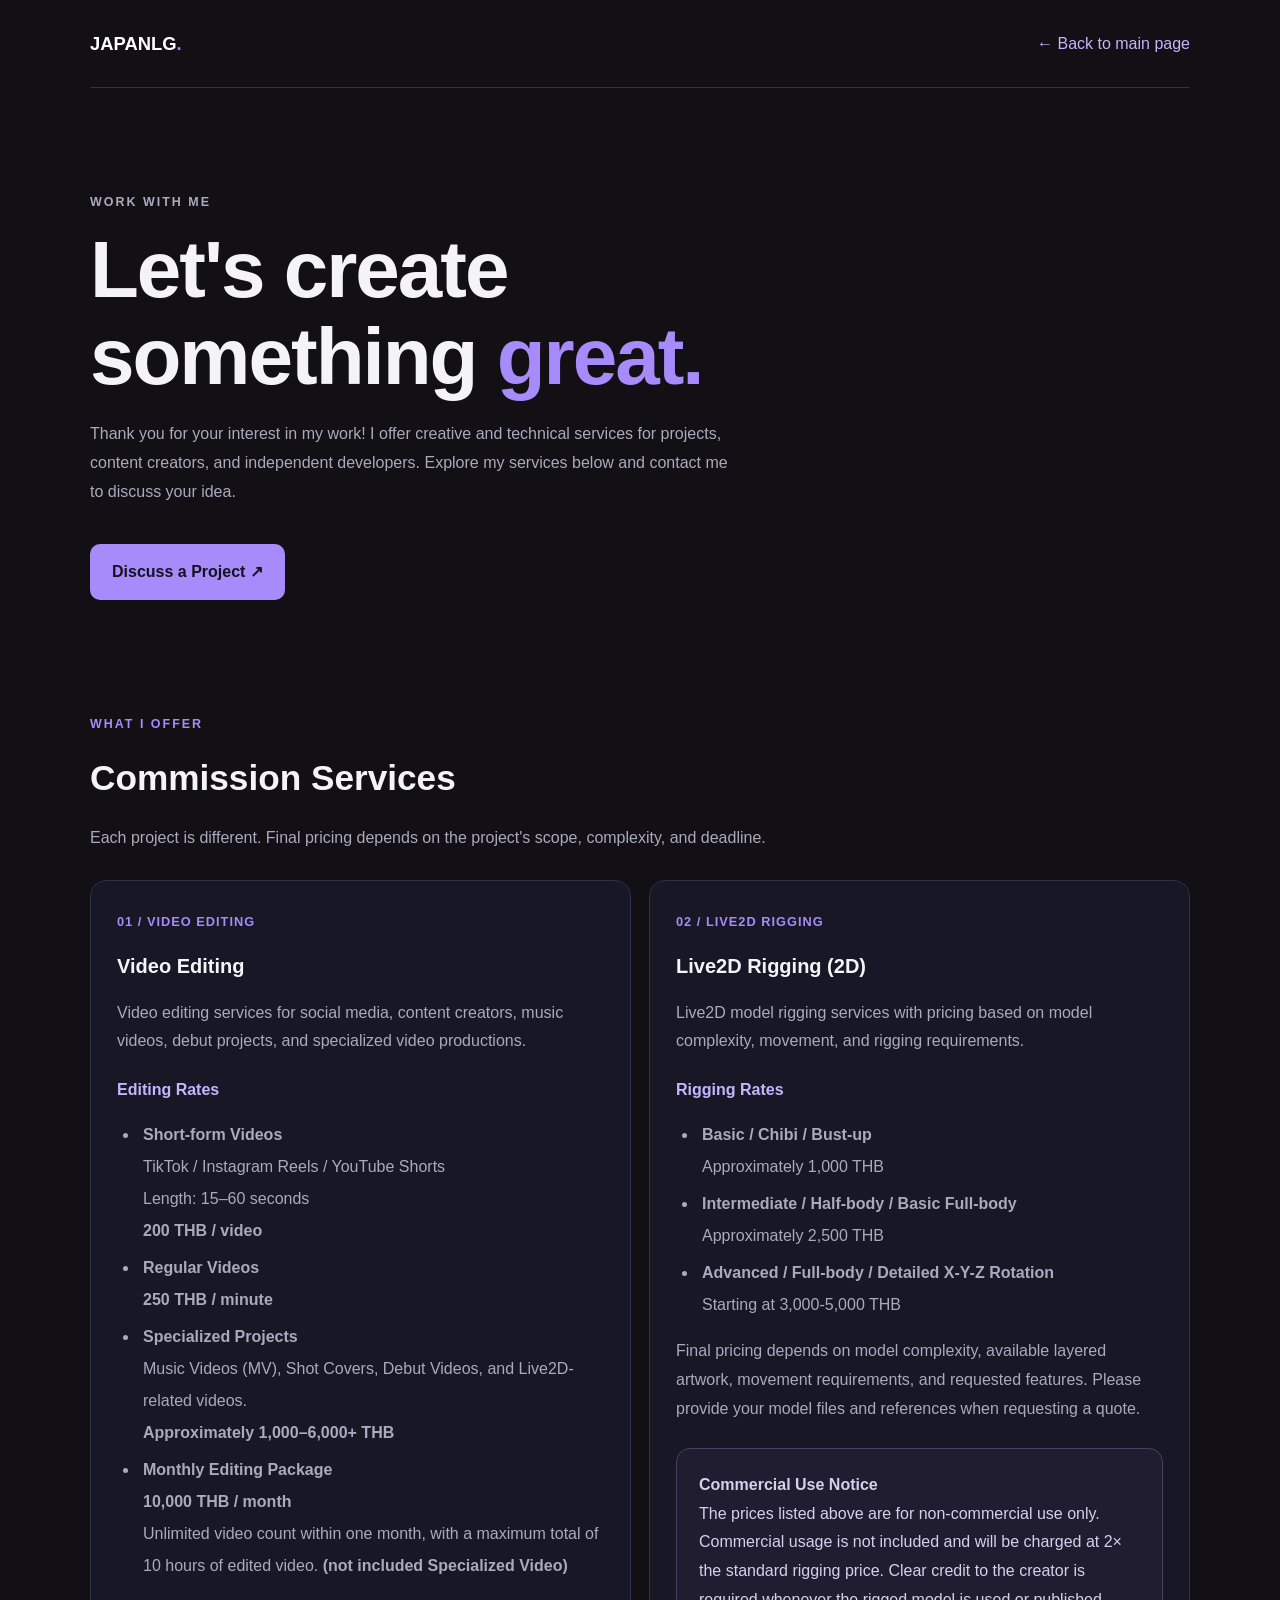
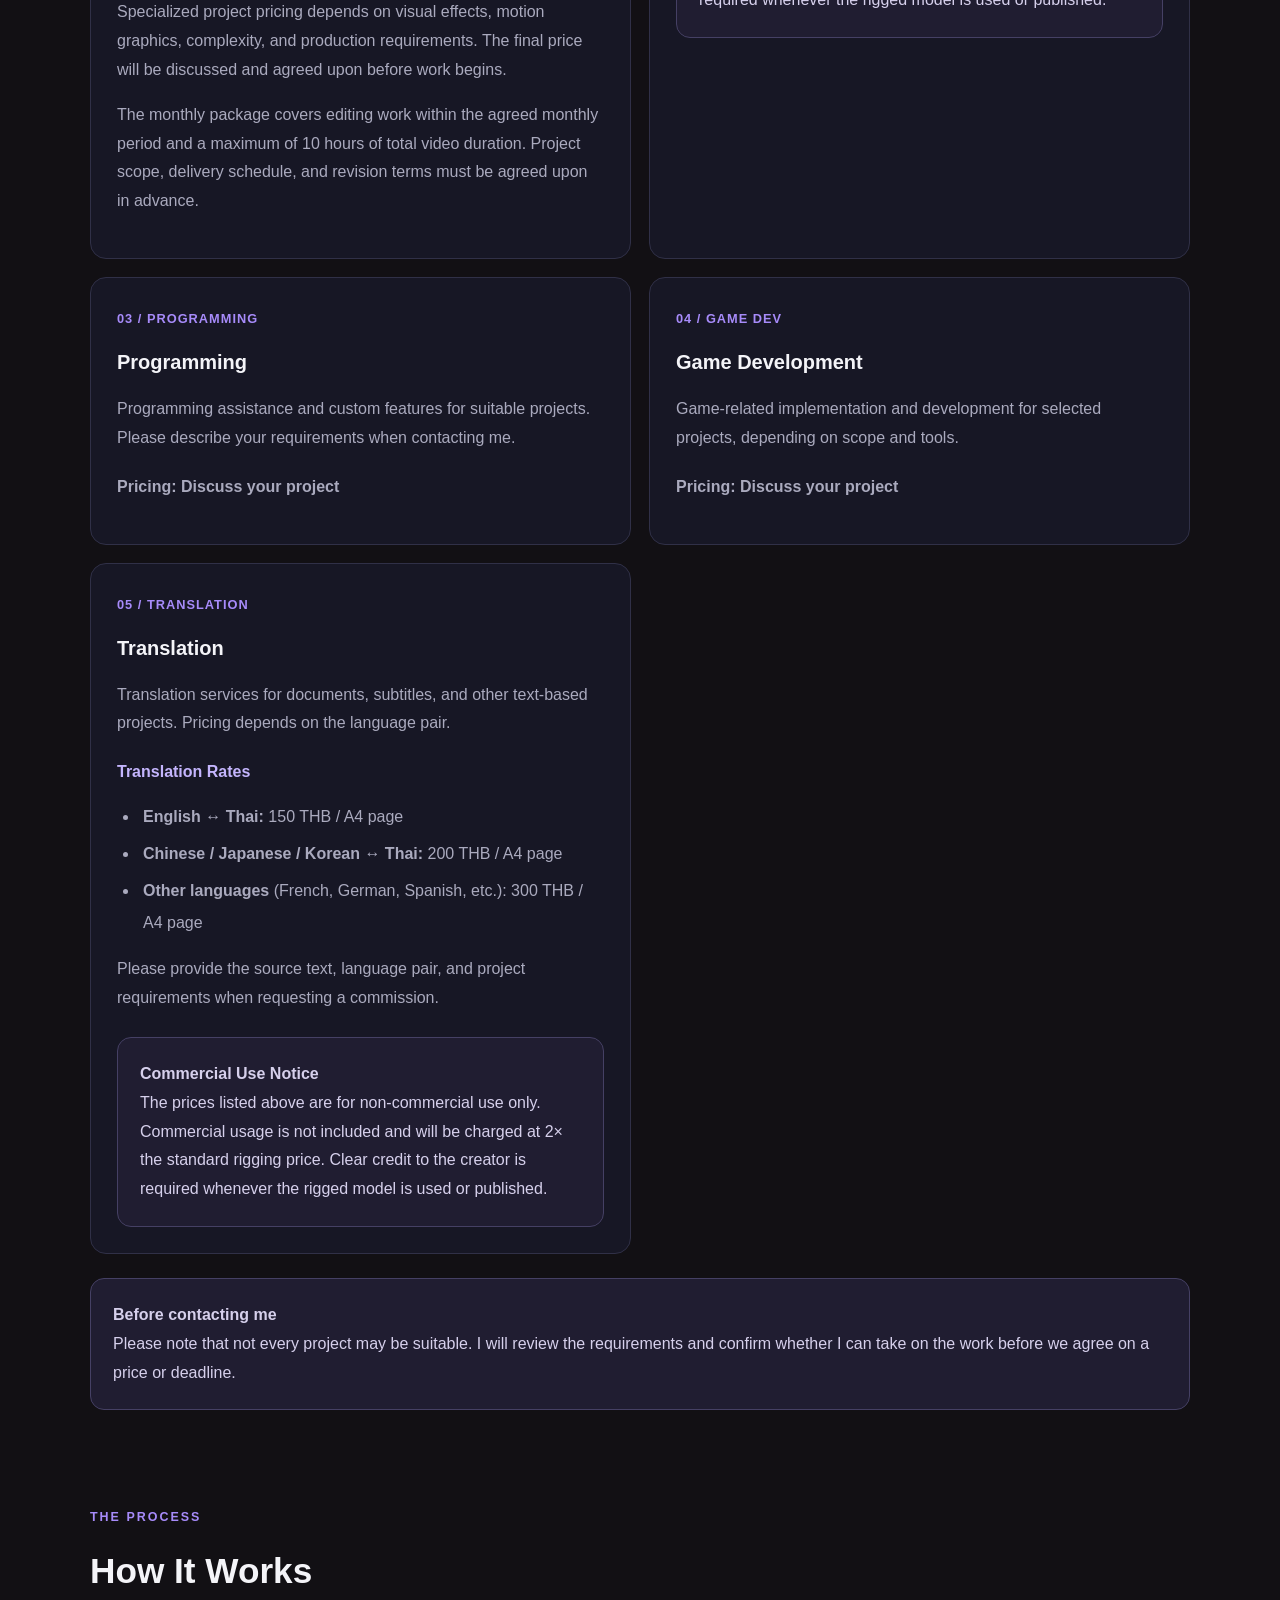
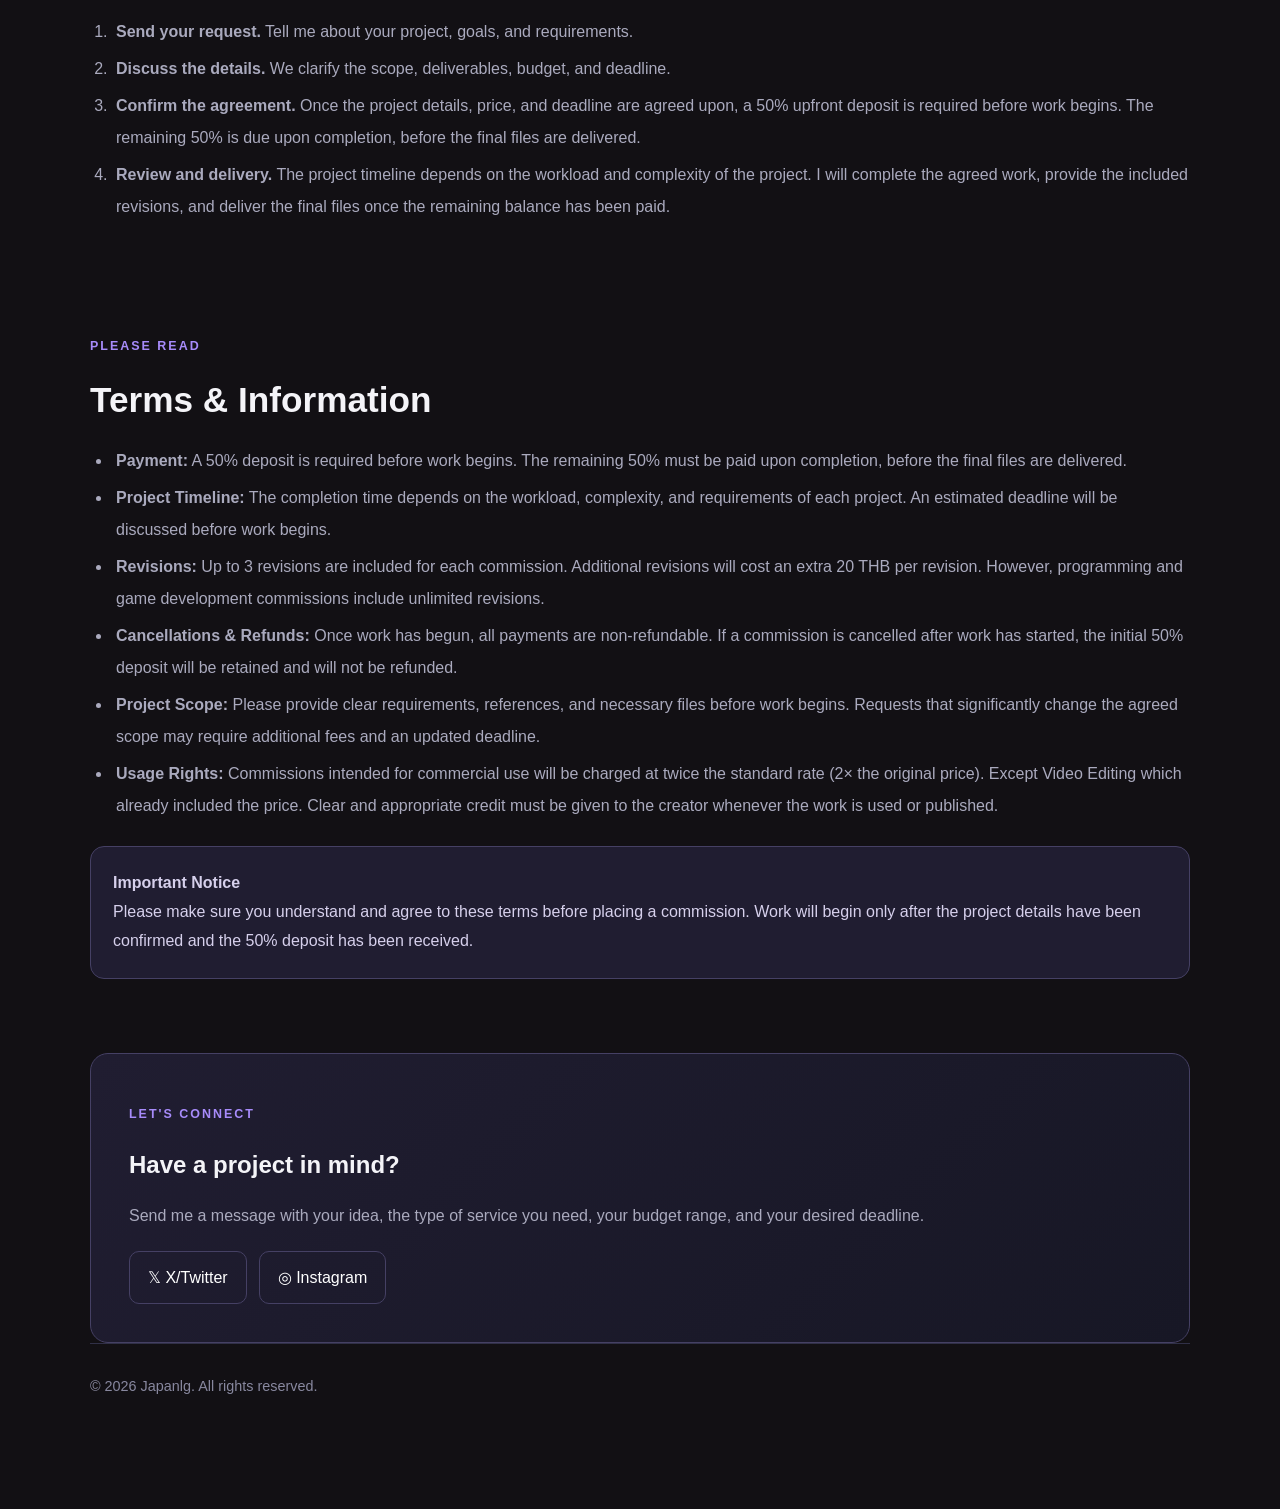
==== commit 65254558: "Add files via upload" ====
--- a/commission.html
+++ b/commission.html
@@ -335,17 +335,17 @@
                     <ul class="commission-list">
                         <li>
                             <strong>Basic / Chibi / Bust-up</strong><br>
-                            Approximately 1,200 THB
+                            Approximately 1,000 THB
                         </li>
 
                         <li>
                             <strong>Intermediate / Half-body / Basic Full-body</strong><br>
-                            Approximately 3,500 THB
+                            Approximately 2,500 THB
                         </li>
 
                         <li>
                             <strong>Advanced / Full-body / Detailed X-Y-Z Rotation</strong><br>
-                            Starting at 5,000-10,000 THB
+                            Starting at 3,000-5,000 THB
                         </li>
                     </ul>
 
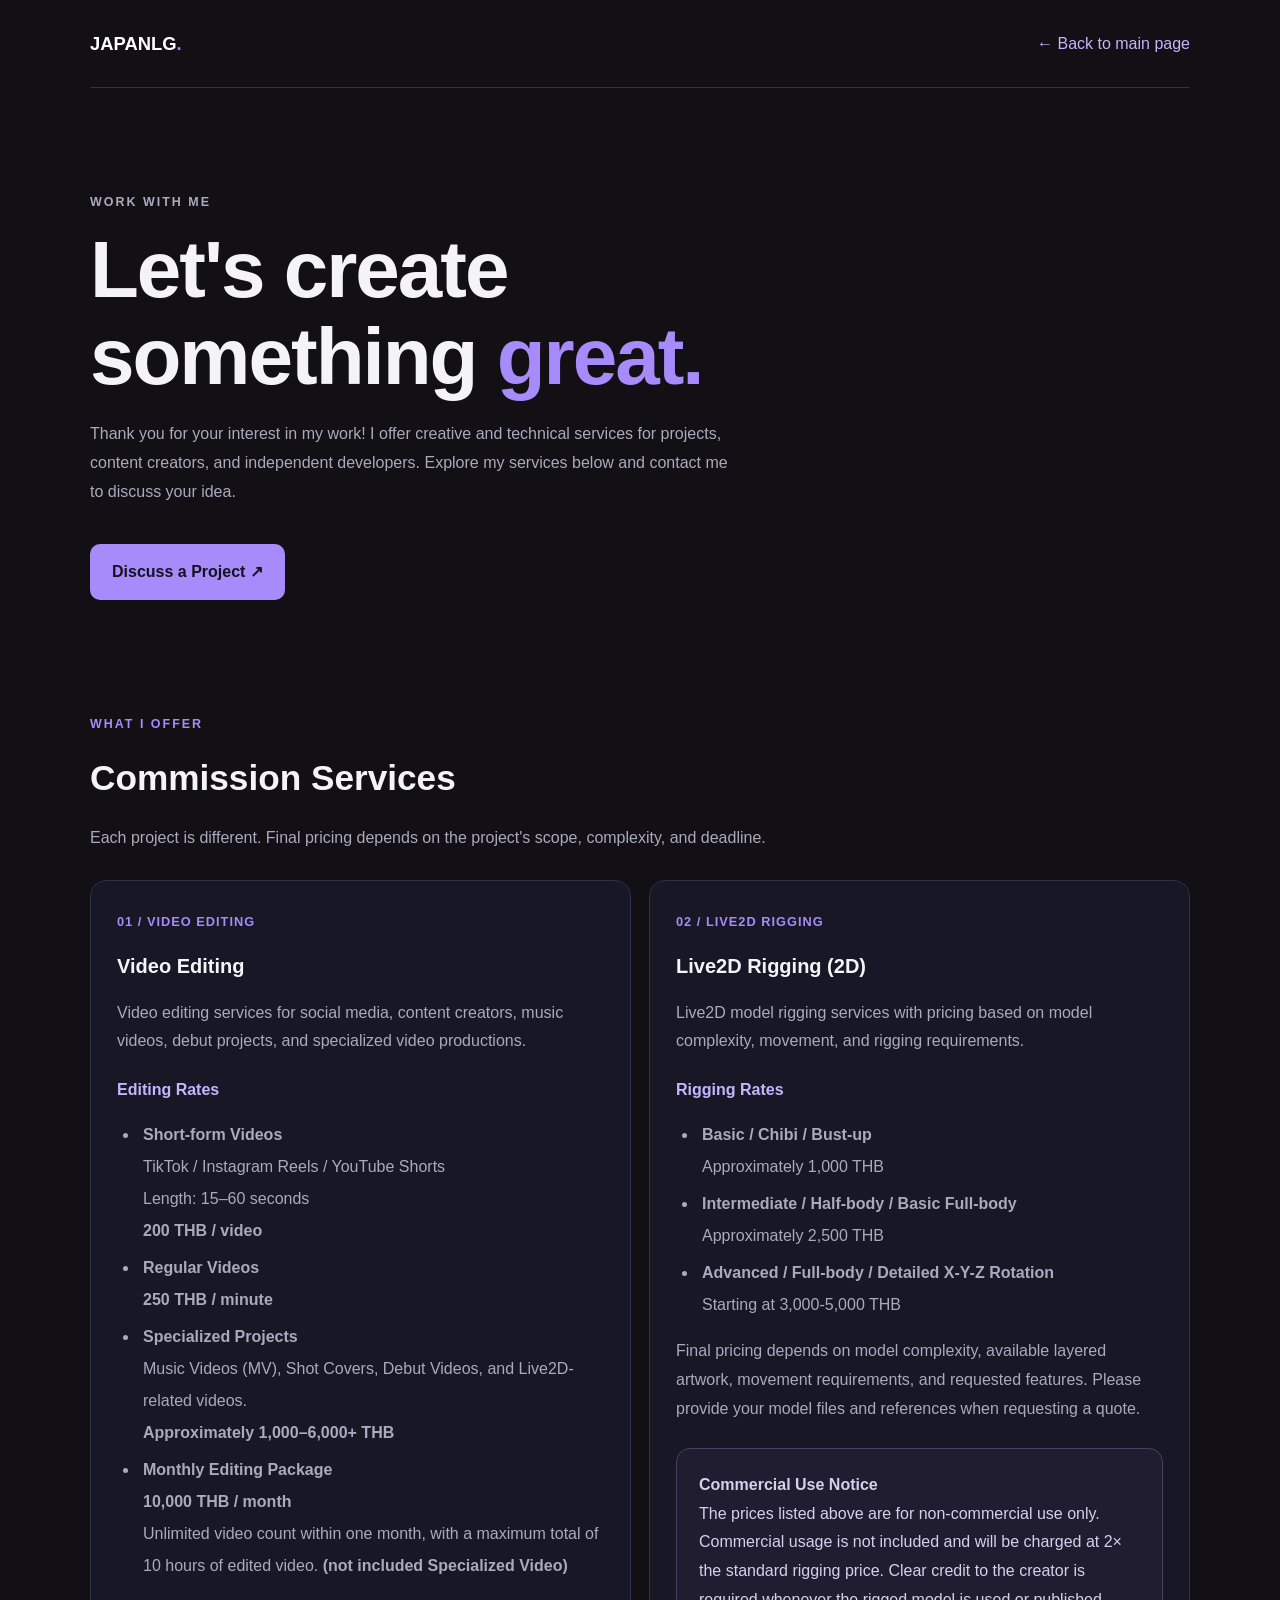
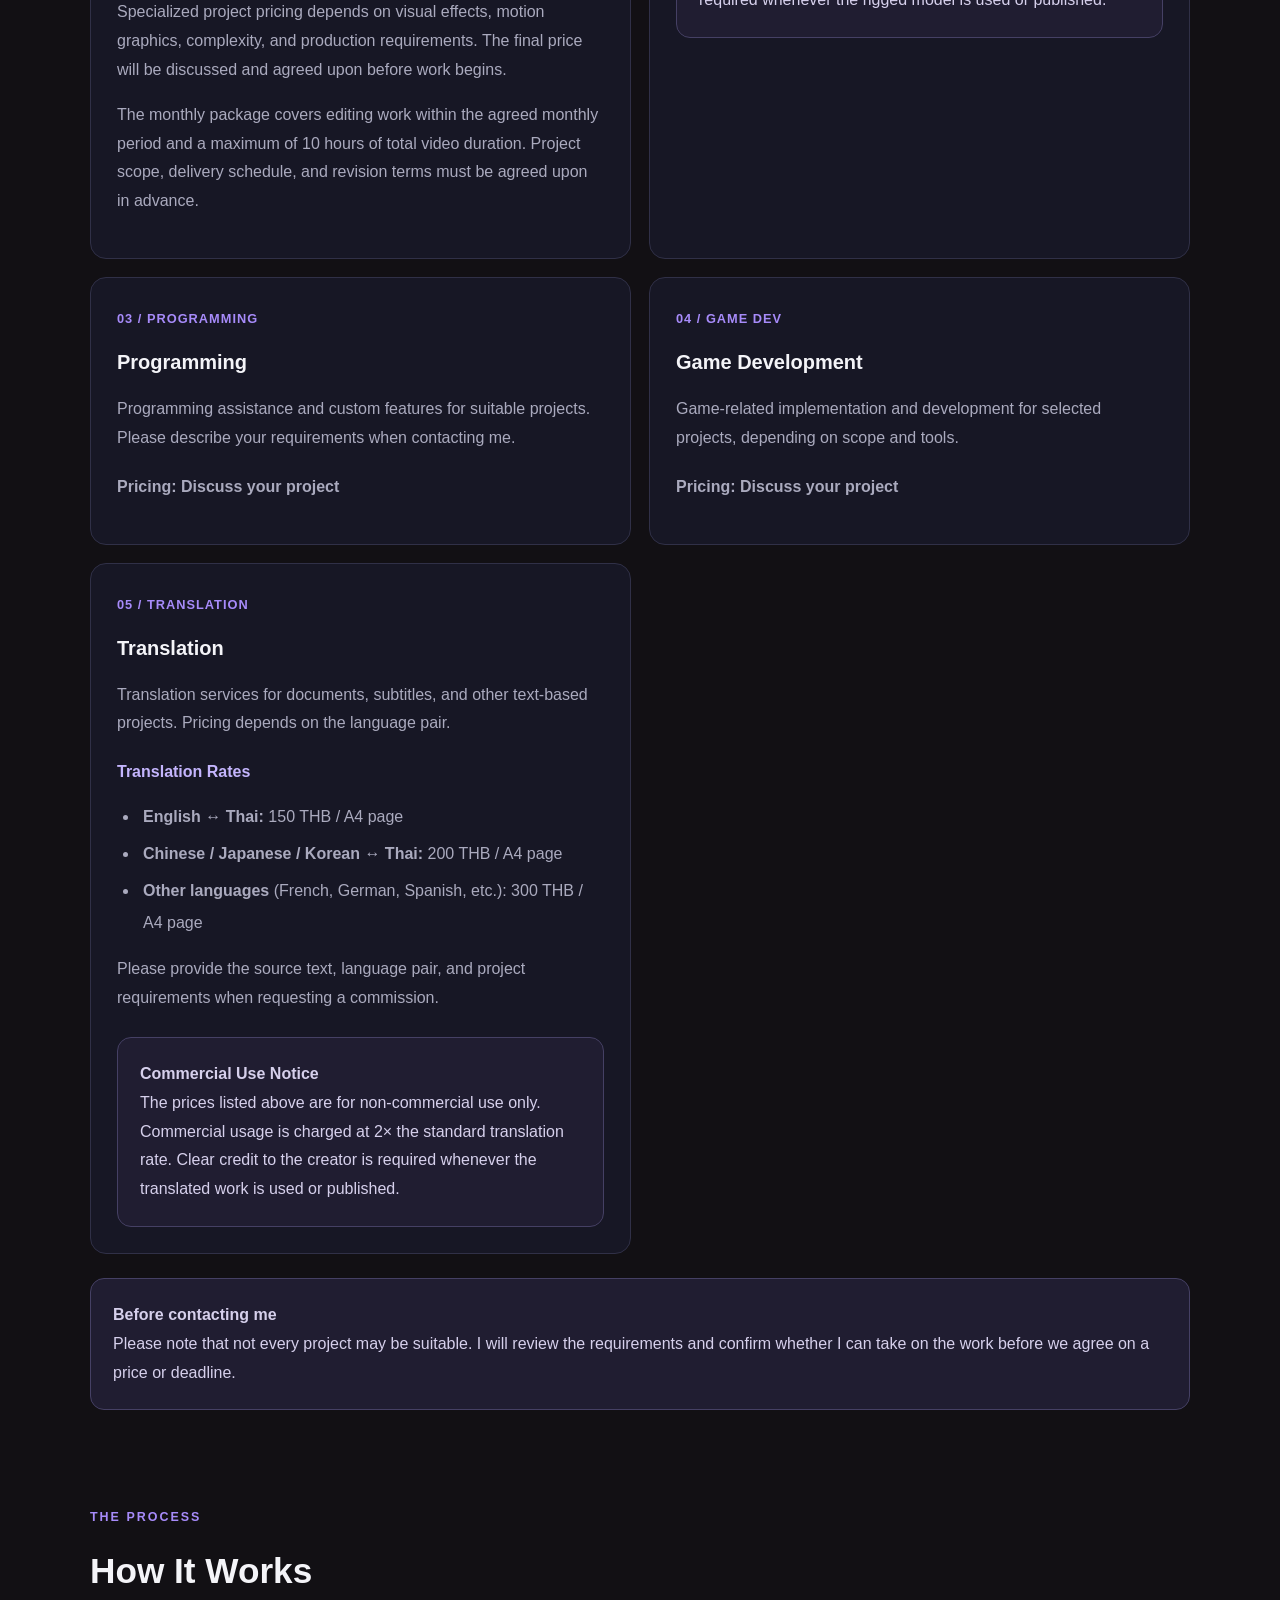
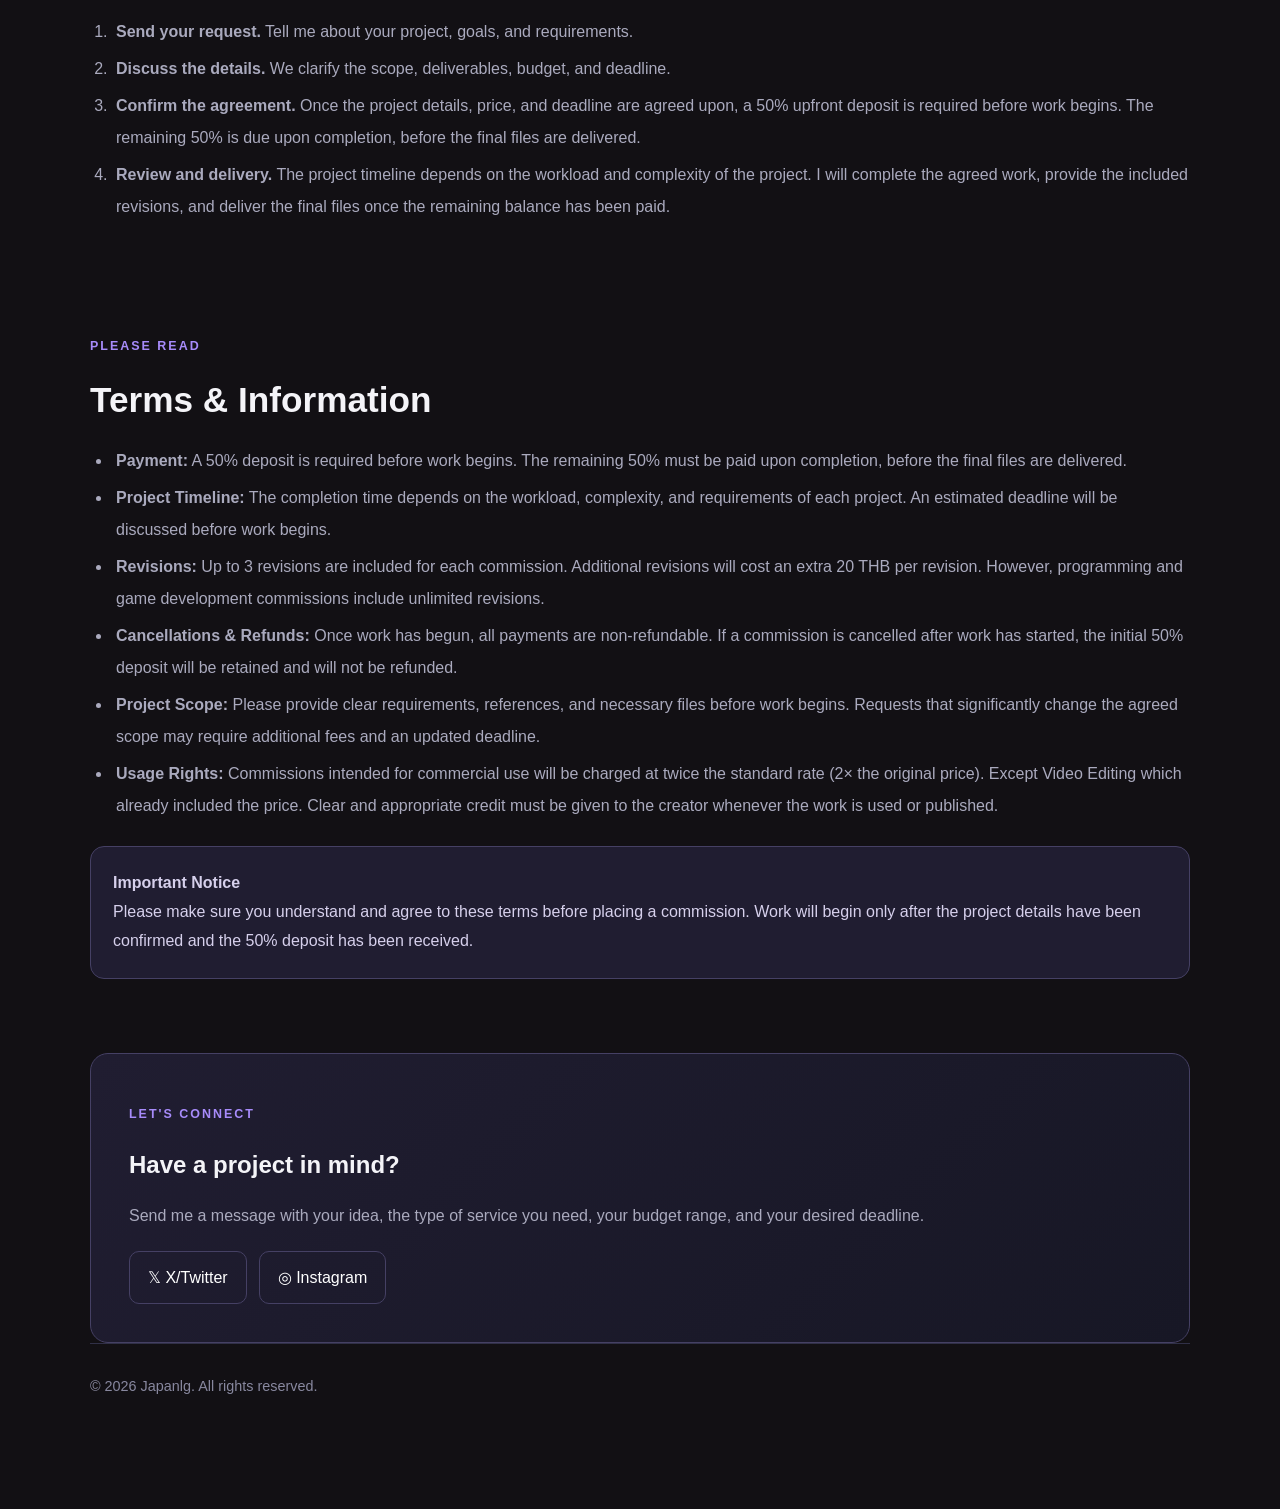
==== commit 6a2817db: "Add files via upload" ====
--- a/commission.html
+++ b/commission.html
@@ -427,10 +427,9 @@
                     <div class="commission-notice">
                         <strong>Commercial Use Notice</strong><br>
                         The prices listed above are for non-commercial use only.
-                        Commercial usage is not included and will be charged at
-                        2× the standard rigging price.
+                        Commercial usage is charged at 2× the standard translation rate.
                         Clear credit to the creator is required whenever the
-                        rigged model is used or published.
+                        translated work is used or published.
                     </div>
                 </article>
 
